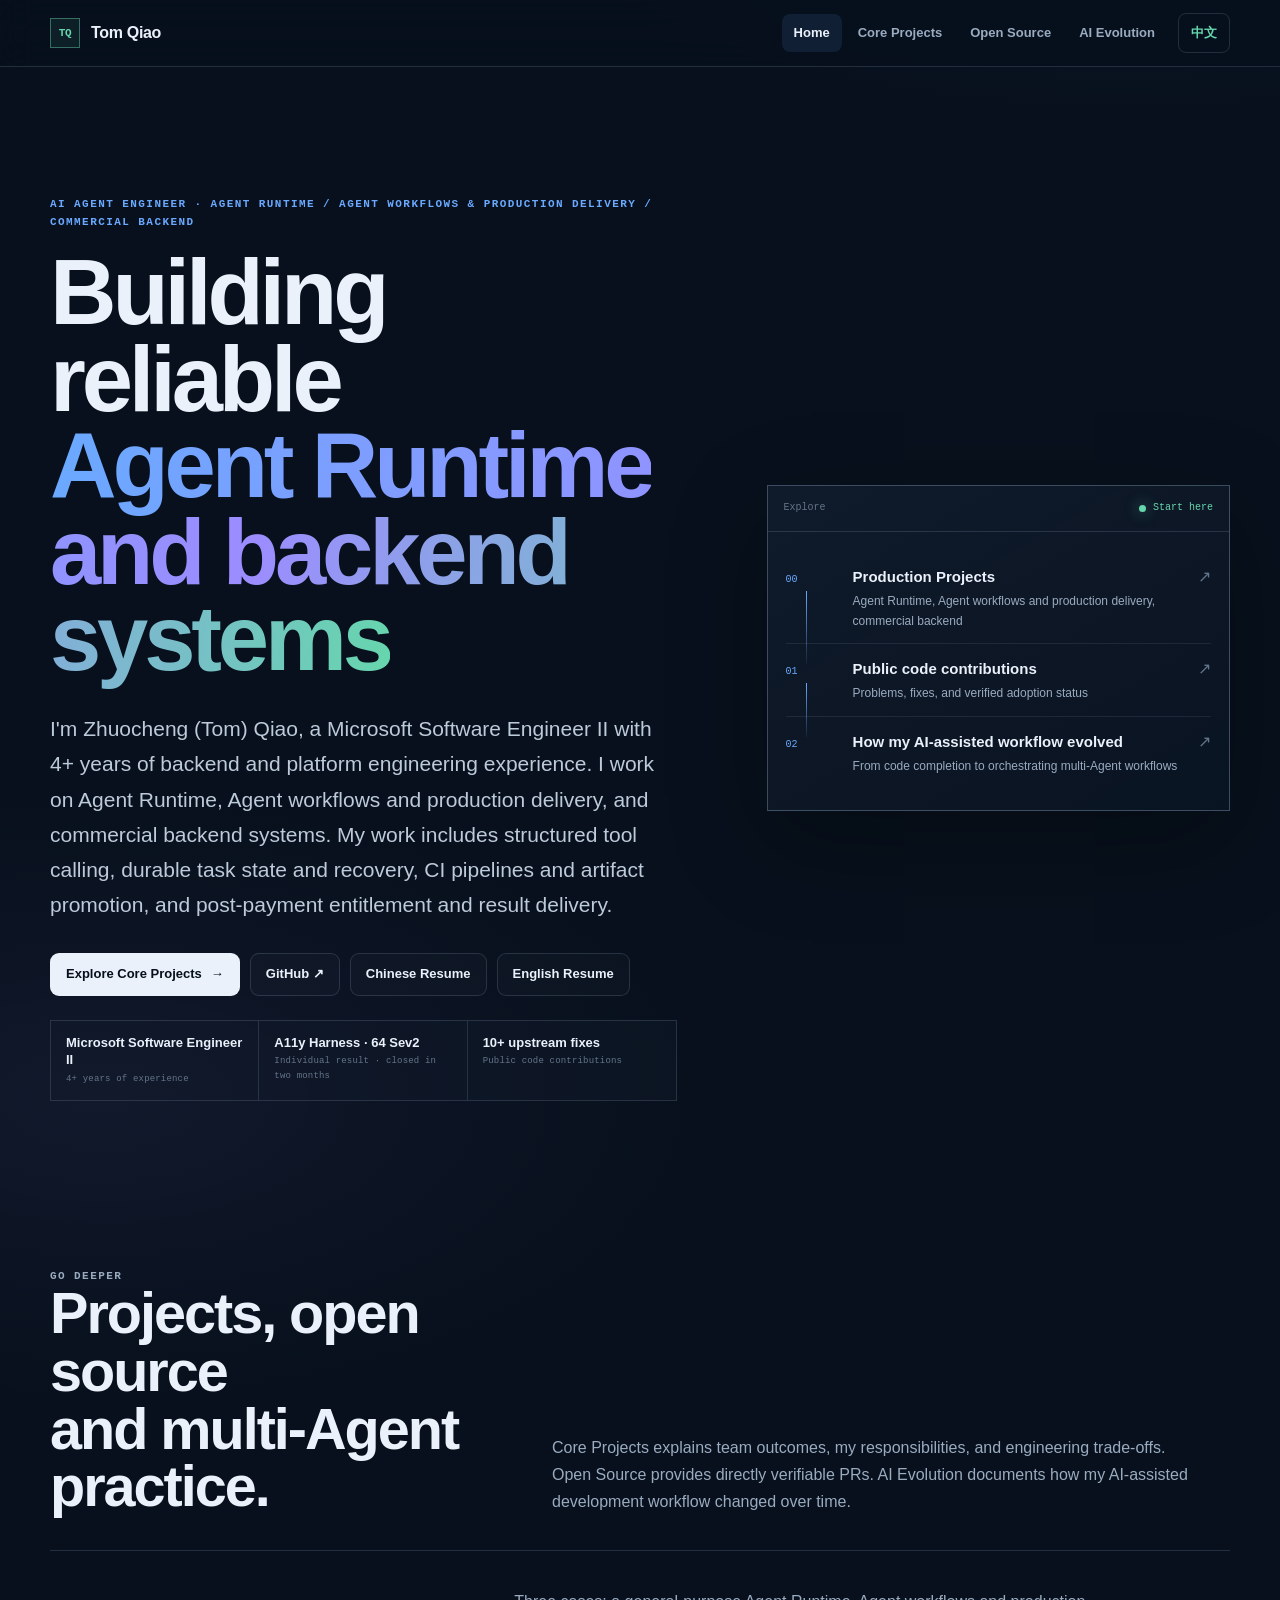
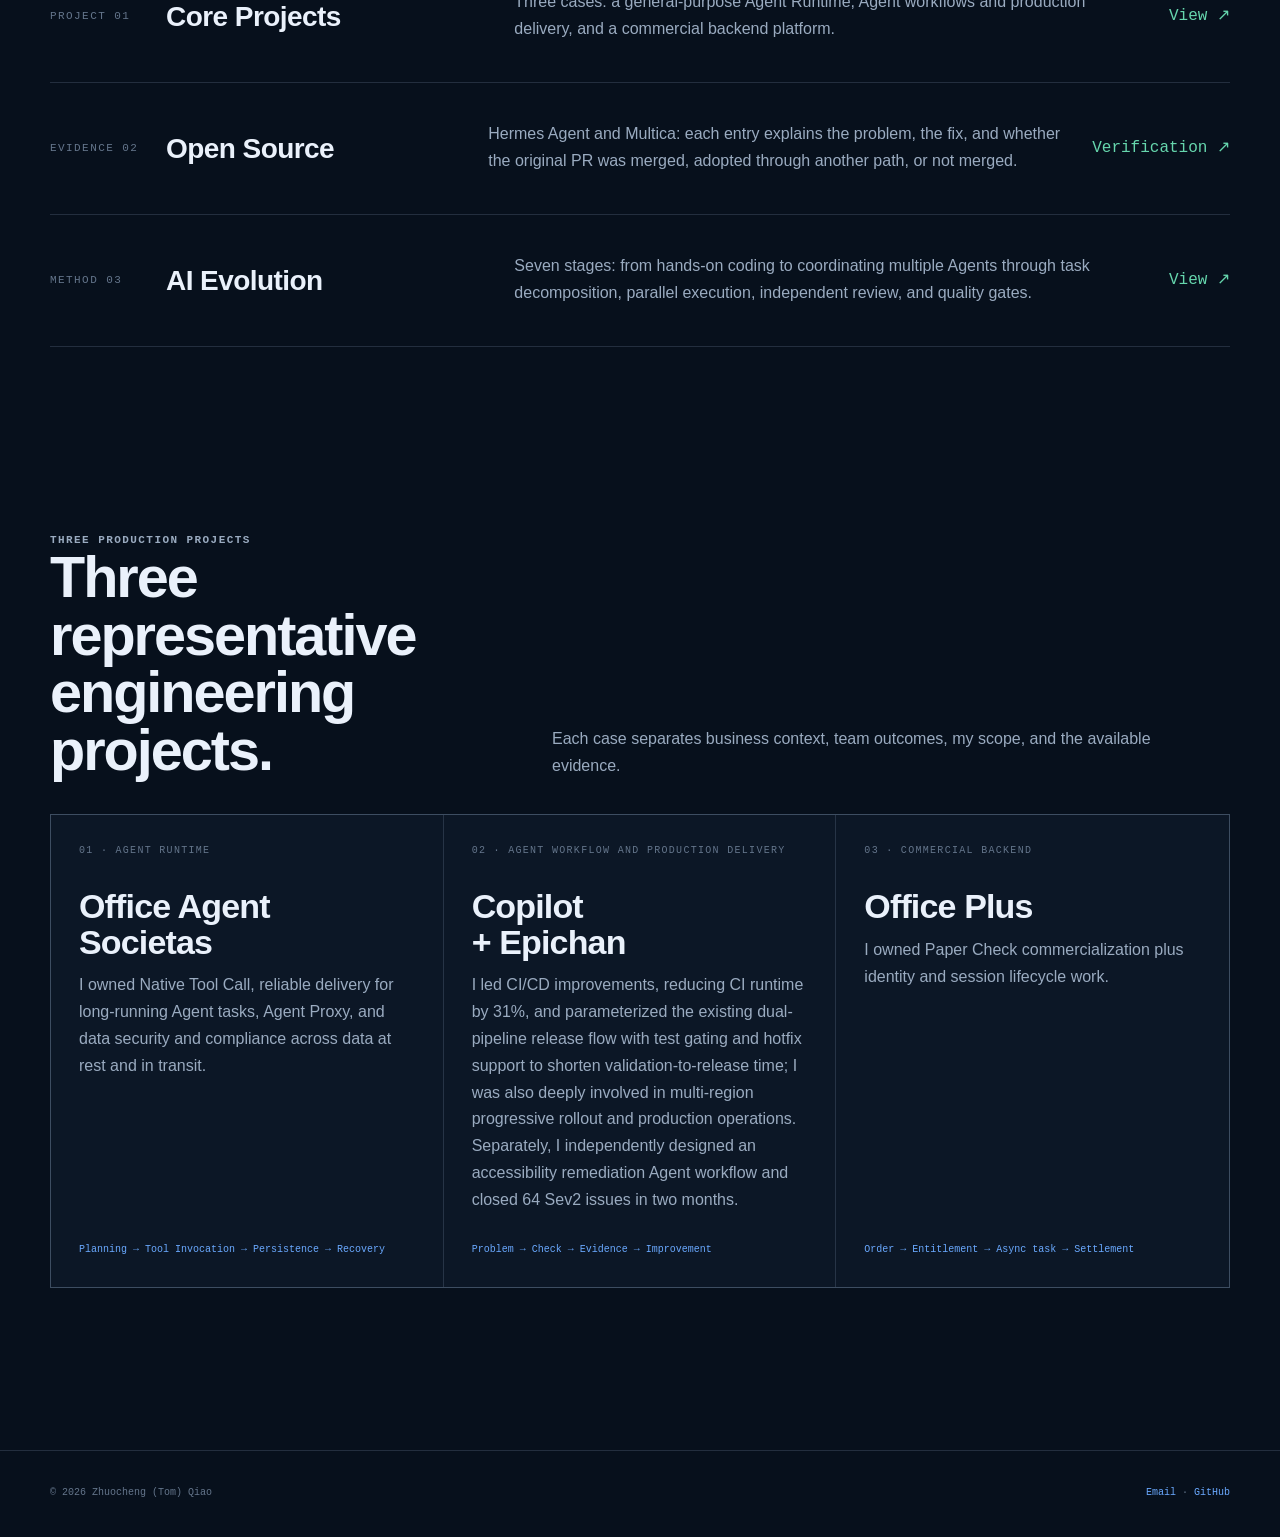
==== en/index.html @ fa4fbcbe "Refine CI/CD optimization and reliability narrative" ====
<!doctype html>
<html lang="en">
<head>
  <meta charset="utf-8">
  <meta name="viewport" content="width=device-width, initial-scale=1">
  <meta name="theme-color" content="#07101c">
  <meta name="description" content="Zhuocheng (Tom) Qiao's engineering portfolio: Agent Runtime, Agent workflow and production deliverys, commercial backends, and open source contributions.">
  <title>Zhuocheng (Tom) Qiao — AI Agent Engineer</title>
  <link rel="stylesheet" href="../assets/styles.css">
  <script src="../assets/site.js" defer></script>
</head>
<body>
  <header class="site-header">
    <nav class="site-nav" aria-label="Primary navigation">
      <a class="brand" href="index.html"><span class="brand-mark">TQ</span><span>Tom Qiao</span></a>
      <button class="menu-button" type="button" aria-label="Open navigation" aria-expanded="false" aria-controls="site-navigation">☰</button>
      <div class="nav-links" id="site-navigation">
        <a href="index.html">Home</a>
        <a href="projects.html">Core Projects</a>
        <a href="opensource.html">Open Source</a>
        <a href="evolution.html">AI Evolution</a>
      </div>
    </nav>
  </header>

  <main class="page-shell">
    <section class="home-hero">
      <div class="home-copy">
        <p class="eyebrow">AI Agent Engineer · Agent Runtime / Agent Workflows &amp; Production Delivery / Commercial Backend</p>
        <h1 class="display-title">Building reliable <br><span class="signal">Agent Runtime and backend systems</span>
</h1>
        <p class="home-lead">I'm Zhuocheng (Tom) Qiao, a Microsoft Software Engineer II with 4+ years of backend and platform engineering experience. I work on Agent Runtime, Agent workflows and production delivery, and commercial backend systems. My work includes structured tool calling, durable task state and recovery, CI pipelines and artifact promotion, and post-payment entitlement and result delivery.</p>
        <div class="hero-actions">
          <a class="button primary" href="projects.html">Explore Core Projects <span>→</span></a>
          <a class="button" href="https://github.com/tomqiaozc" target="_blank" rel="noreferrer">GitHub ↗</a>
          <a class="button" href="../downloads/Zhuocheng-Qiao-Resume-ZH.pdf">Chinese Resume</a>
          <a class="button" href="../downloads/Zhuocheng-Qiao-Resume-EN.pdf">English Resume</a>
        </div>
        <div class="proof-strip" aria-label="Candidate key information">
          <div class="proof-item">
<strong>Microsoft Software Engineer II</strong><span>4+ years of experience</span>
</div>
          <div class="proof-item">
<strong>A11y Harness · 64 Sev2</strong><span>Individual result · closed in two months</span>
</div>
          <div class="proof-item">
<strong>10+ upstream fixes</strong><span>Public code contributions</span>
</div>
        </div>
      </div>

      <aside class="trace-console" aria-label="Portfolio Reading Path">
        <div class="trace-head">
<span>Explore</span><span class="trace-status">Start here</span>
</div>
        <div class="trace-body">
          <a class="trace-step" href="projects.html">
            <span class="trace-no">00</span>
            <span><strong>Production Projects</strong>Agent Runtime, Agent workflows and production delivery, commercial backend</span>
            <span class="trace-arrow">↗</span>
          </a>
          <a class="trace-step" href="opensource.html">
            <span class="trace-no">01</span>
            <span><strong>Public code contributions</strong>Problems, fixes, and verified adoption status</span>
            <span class="trace-arrow">↗</span>
          </a>
          <a class="trace-step" href="evolution.html">
            <span class="trace-no">02</span>
            <span><strong>How my AI-assisted workflow evolved</strong>From code completion to orchestrating multi-Agent workflows</span>
            <span class="trace-arrow">↗</span>
          </a>
        </div>
      </aside>
    </section>

    <section class="home-section" aria-labelledby="evidence-title">
      <div class="section-heading">
        <div>
<p class="eyebrow">Go deeper</p>
<h2 id="evidence-title">Projects, open source <br>and multi-Agent practice.</h2>
</div>
        <p>Core Projects explains team outcomes, my responsibilities, and engineering trade-offs. Open Source provides directly verifiable PRs. AI Evolution documents how my AI-assisted development workflow changed over time.</p>
      </div>
      <div class="route-list">
        <a class="route-row" href="projects.html">
          <span class="route-index">Project 01</span>
          <h3>Core Projects</h3>
          <p>Three cases: a general-purpose Agent Runtime, Agent workflows and production delivery, and a commercial backend platform.</p>
          <span class="route-go">View ↗</span>
        </a>
        <a class="route-row" href="opensource.html">
          <span class="route-index">Evidence 02</span>
          <h3>Open Source</h3>
          <p>Hermes Agent and Multica: each entry explains the problem, the fix, and whether the original PR was merged, adopted through another path, or not merged.</p>
          <span class="route-go">Verification ↗</span>
        </a>
        <a class="route-row" href="evolution.html">
          <span class="route-index">Method 03</span>
          <h3>AI Evolution</h3>
          <p>Seven stages: from hands-on coding to coordinating multiple Agents through task decomposition, parallel execution, independent review, and quality gates.</p>
          <span class="route-go">View ↗</span>
        </a>
      </div>
    </section>

    <section class="home-section" aria-labelledby="systems-title">
      <div class="section-heading">
        <div>
<p class="eyebrow">Three Production Projects</p>
<h2 id="systems-title">Three representative <br>engineering projects.</h2>
</div>
        <p>Each case separates business context, team outcomes, my scope, and the available evidence.</p>
      </div>
      <div class="system-map">
        <a class="system-entry" href="societas.html">
          <span class="system-kicker">01 · Agent Runtime</span>
          <h3>Office Agent<br>Societas</h3>
          <p>I owned Native Tool Call, reliable delivery for long-running Agent tasks, Agent Proxy, and data security and compliance across data at rest and in transit.</p>
          <span class="system-flow">Planning → Tool Invocation → Persistence → Recovery</span>
        </a>
        <a class="system-entry" href="copilot-epichan.html">
          <span class="system-kicker">02 · Agent workflow and production delivery</span>
          <h3>Copilot<br>+ Epichan</h3>
          <p>I led CI/CD improvements, reducing CI runtime by 31%, and parameterized the existing dual-pipeline release flow with test gating and hotfix support to shorten validation-to-release time; I was also deeply involved in multi-region progressive rollout and production operations. Separately, I independently designed an accessibility remediation Agent workflow and closed 64 Sev2 issues in two months.</p>
          <span class="system-flow">Problem → Check → Evidence → Improvement</span>
        </a>
        <a class="system-entry" href="office-plus.html">
          <span class="system-kicker">03 · Commercial backend</span>
          <h3>Office Plus</h3>
          <p>I owned Paper Check commercialization plus identity and session lifecycle work.</p>
          <span class="system-flow">Order → Entitlement → Async task → Settlement</span>
        </a>
      </div>
    </section>
  </main>

  <footer class="site-footer">
    <div class="site-footer-inner">
<span>© 2026 Zhuocheng (Tom) Qiao</span><span><a href="mailto:18017822420@163.com">Email</a> · <a href="https://github.com/tomqiaozc">GitHub</a></span>
</div>
  </footer>
</body>
</html>
---- assets/styles.css ----
:root {
  color-scheme: dark;
  --ink: #07101c;
  --ink-2: #0a1524;
  --panel: #101b2b;
  --panel-2: #142238;
  --line: rgba(177, 202, 232, 0.16);
  --line-strong: rgba(177, 202, 232, 0.3);
  --text: #eaf1fb;
  --muted: #9aabc0;
  --faint: #64758b;
  --blue: #6aa9ff;
  --violet: #9c8cff;
  --mint: #66d6ad;
  --amber: #efb861;
  --danger: #f08f95;
  --max: 1180px;
  --display: "Avenir Next Condensed", "Bahnschrift Condensed", "Arial Narrow", "PingFang SC", sans-serif;
  --body: "Avenir Next", Inter, ui-sans-serif, -apple-system, BlinkMacSystemFont, "Segoe UI", "PingFang SC", sans-serif;
  --mono: SFMono-Regular, Menlo, Monaco, Consolas, "Liberation Mono", monospace;
  --shadow: 0 30px 90px rgba(0, 0, 0, 0.28);
}

* { box-sizing: border-box; }

html {
  scroll-behavior: smooth;
  background: var(--ink);
}

body {
  margin: 0;
  color: var(--text);
  background:
    radial-gradient(70rem 35rem at 88% -8%, rgba(106, 169, 255, 0.13), transparent 65%),
    radial-gradient(55rem 28rem at 8% 35%, rgba(156, 140, 255, 0.07), transparent 68%),
    var(--ink);
  font-family: var(--body);
  line-height: 1.68;
  -webkit-font-smoothing: antialiased;
}

body::before {
  content: "";
  position: fixed;
  inset: 0;
  z-index: -1;
  pointer-events: none;
  opacity: 0.14;
  background-image:
    linear-gradient(rgba(177, 202, 232, 0.09) 1px, transparent 1px),
    linear-gradient(90deg, rgba(177, 202, 232, 0.09) 1px, transparent 1px);
  background-size: 72px 72px;
  mask-image: linear-gradient(to bottom, black 0, transparent 82%);
}

a { color: inherit; }
img { max-width: 100%; }
button, a { -webkit-tap-highlight-color: transparent; }

:focus-visible {
  outline: 2px solid var(--mint);
  outline-offset: 4px;
}

.site-header {
  position: sticky;
  top: 0;
  z-index: 100;
  border-bottom: 1px solid var(--line);
  background: rgba(7, 16, 28, 0.84);
  backdrop-filter: blur(18px);
}

.site-nav {
  width: min(var(--max), calc(100% - 40px));
  height: 66px;
  margin: 0 auto;
  display: flex;
  align-items: center;
  justify-content: space-between;
  gap: 24px;
}

.brand {
  display: inline-flex;
  align-items: center;
  gap: 11px;
  color: var(--text);
  text-decoration: none;
  font-weight: 760;
  letter-spacing: -0.02em;
}

.brand-mark {
  width: 30px;
  height: 30px;
  display: grid;
  place-items: center;
  border: 1px solid rgba(102, 214, 173, 0.44);
  color: var(--mint);
  background: rgba(102, 214, 173, 0.08);
  font-family: var(--mono);
  font-size: 11px;
  font-weight: 800;
}

.nav-links {
  display: flex;
  align-items: center;
  gap: 4px;
}

.nav-links a {
  padding: 8px 12px;
  border-radius: 8px;
  color: var(--muted);
  text-decoration: none;
  font-size: 13px;
  font-weight: 700;
}

.nav-links a:hover,
.nav-links a[aria-current="page"] {
  color: var(--text);
  background: rgba(106, 169, 255, 0.1);
}

.nav-links .language-switch {
  margin-left: 7px;
  border: 1px solid var(--line);
  color: var(--mint);
}

.menu-button {
  display: none;
  width: 40px;
  height: 40px;
  border: 1px solid var(--line);
  border-radius: 9px;
  color: var(--text);
  background: transparent;
  font-size: 20px;
}

.page-shell,
.site-footer-inner {
  width: min(var(--max), calc(100% - 40px));
  margin: 0 auto;
}

.utility-label,
.eyebrow,
.route-index,
.trace-label,
.system-kicker {
  font-family: var(--mono);
  text-transform: uppercase;
  letter-spacing: 0.13em;
}

.eyebrow {
  margin: 0 0 18px;
  color: var(--blue);
  font-size: 11px;
  font-weight: 780;
}

.display-title {
  margin: 0;
  font-family: var(--display);
  font-size: clamp(50px, 7.2vw, 96px);
  font-stretch: condensed;
  line-height: 0.94;
  letter-spacing: -0.045em;
}

.display-title .signal {
  color: transparent;
  background: linear-gradient(98deg, var(--blue), var(--violet) 55%, var(--mint));
  background-clip: text;
  -webkit-background-clip: text;
}

.home-hero {
  min-height: calc(100vh - 66px);
  padding: clamp(72px, 10vw, 132px) 0 74px;
  display: grid;
  align-content: center;
  grid-template-columns: minmax(0, 1.15fr) minmax(340px, 0.85fr);
  gap: clamp(50px, 7vw, 96px);
}

.home-copy { align-self: center; }

.home-lead {
  max-width: 730px;
  margin: 28px 0 0;
  color: #bdcada;
  font-size: clamp(17px, 1.65vw, 21px);
}

.hero-actions {
  display: flex;
  flex-wrap: wrap;
  gap: 10px;
  margin-top: 30px;
}

.proof-strip {
  max-width: 760px;
  margin-top: 24px;
  display: grid;
  grid-template-columns: repeat(3, minmax(0, 1fr));
  border: 1px solid var(--line);
  background: rgba(16, 27, 43, 0.44);
}

.proof-item {
  min-width: 0;
  padding: 13px 15px;
  border-right: 1px solid var(--line);
}

.proof-item:last-child { border-right: 0; }

.proof-item strong,
.proof-item span { display: block; }

.proof-item strong {
  color: var(--text);
  font-size: 13px;
  line-height: 1.35;
}

.proof-item span {
  margin-top: 3px;
  color: var(--faint);
  font-family: var(--mono);
  font-size: 9px;
  letter-spacing: 0.02em;
}

.button {
  min-height: 43px;
  padding: 9px 15px;
  display: inline-flex;
  align-items: center;
  justify-content: center;
  gap: 9px;
  border: 1px solid var(--line);
  border-radius: 9px;
  color: var(--text);
  background: rgba(255, 255, 255, 0.02);
  text-decoration: none;
  font-size: 13px;
  font-weight: 760;
  transition: border-color 160ms ease, background 160ms ease, transform 160ms ease;
}

.button:hover {
  border-color: rgba(106, 169, 255, 0.48);
  background: rgba(106, 169, 255, 0.08);
  transform: translateY(-1px);
}

.button.primary {
  border-color: transparent;
  color: #06101b;
  background: var(--text);
}

.button.primary:hover { background: var(--mint); }

.trace-console {
  align-self: center;
  position: relative;
  overflow: hidden;
  border: 1px solid var(--line-strong);
  background: linear-gradient(150deg, rgba(16, 27, 43, 0.94), rgba(9, 20, 34, 0.9));
  box-shadow: var(--shadow);
}

.trace-console::after {
  content: "";
  position: absolute;
  inset: 0;
  pointer-events: none;
  background: linear-gradient(105deg, transparent 44%, rgba(106, 169, 255, 0.08), transparent 58%);
  transform: translateX(-100%);
  animation: trace-scan 6s ease-in-out infinite;
}

.trace-head {
  padding: 14px 16px;
  display: flex;
  align-items: center;
  justify-content: space-between;
  gap: 16px;
  border-bottom: 1px solid var(--line);
  color: var(--faint);
  font-family: var(--mono);
  font-size: 10px;
}

.trace-status {
  display: inline-flex;
  align-items: center;
  gap: 7px;
  color: var(--mint);
}

.trace-status::before {
  content: "";
  width: 7px;
  height: 7px;
  border-radius: 50%;
  background: var(--mint);
  box-shadow: 0 0 14px rgba(102, 214, 173, 0.65);
}

.trace-body { padding: 20px 18px 22px; }

.trace-step {
  position: relative;
  display: grid;
  grid-template-columns: 54px 1fr auto;
  gap: 13px;
  align-items: baseline;
  min-height: 60px;
  padding: 12px 0;
  border-bottom: 1px solid rgba(177, 202, 232, 0.1);
  text-decoration: none;
}

.trace-step:last-child { border-bottom: 0; }

.trace-step::before {
  content: "";
  position: absolute;
  left: 20px;
  top: 39px;
  bottom: -21px;
  width: 1px;
  background: linear-gradient(var(--blue), rgba(106, 169, 255, 0.08));
}

.trace-step:last-child::before { display: none; }

.trace-no {
  color: var(--blue);
  font-family: var(--mono);
  font-size: 10px;
}

.trace-step strong {
  display: block;
  margin-bottom: 2px;
  color: var(--text);
  font-size: 15px;
}

.trace-step span:not(.trace-no):not(.trace-arrow) {
  color: var(--muted);
  font-size: 12px;
}

.trace-arrow {
  color: var(--faint);
  font-family: var(--mono);
}

.trace-step:hover .trace-arrow { color: var(--mint); }

.home-section { padding: 92px 0; }

.section-heading {
  display: grid;
  grid-template-columns: 0.8fr 1.2fr;
  gap: 50px;
  align-items: end;
  margin-bottom: 34px;
}

.section-heading h2 {
  margin: 0;
  font-family: var(--display);
  font-size: clamp(34px, 4.5vw, 58px);
  line-height: 1;
  letter-spacing: -0.035em;
}

.section-heading p {
  max-width: 650px;
  margin: 0;
  color: var(--muted);
}

.route-list { border-top: 1px solid var(--line); }

.route-row {
  display: grid;
  grid-template-columns: 92px minmax(190px, 0.72fr) 1.4fr auto;
  gap: 24px;
  align-items: center;
  min-height: 132px;
  padding: 24px 0;
  border-bottom: 1px solid var(--line);
  text-decoration: none;
  transition: padding 160ms ease, border-color 160ms ease;
}

.route-row:hover {
  padding-left: 12px;
  border-color: rgba(102, 214, 173, 0.42);
}

.route-index { color: var(--faint); font-size: 11px; }

.route-row h3 {
  margin: 0;
  font-family: var(--display);
  font-size: 28px;
  letter-spacing: -0.02em;
}

.route-row p { margin: 0; color: var(--muted); }
.route-row .route-go { color: var(--mint); font-family: var(--mono); }

.system-map {
  display: grid;
  grid-template-columns: repeat(3, 1fr);
  gap: 0;
  border: 1px solid var(--line-strong);
  background: rgba(16, 27, 43, 0.68);
}

.system-entry {
  min-height: 310px;
  padding: 28px;
  display: flex;
  flex-direction: column;
  border-right: 1px solid var(--line);
  text-decoration: none;
  transition: background 180ms ease;
}

.system-entry:last-child { border-right: 0; }
.system-entry:hover { background: rgba(106, 169, 255, 0.07); }

.system-kicker { color: var(--faint); font-size: 10px; }

.system-entry h3 {
  margin: 30px 0 12px;
  font-family: var(--display);
  font-size: 34px;
  line-height: 1.04;
  letter-spacing: -0.025em;
}

.system-entry p { margin: 0; color: var(--muted); }

.system-flow {
  margin-top: auto;
  padding-top: 28px;
  display: flex;
  flex-wrap: wrap;
  gap: 7px;
  color: var(--blue);
  font-family: var(--mono);
  font-size: 10px;
}

.systems-hero {
  padding: 96px 0 56px;
  display: grid;
  grid-template-columns: 1.2fr 0.8fr;
  gap: 70px;
  align-items: end;
}

.systems-hero h1 {
  margin: 0;
  font-family: var(--display);
  font-size: clamp(50px, 5.8vw, 72px);
  line-height: 0.96;
  letter-spacing: -0.045em;
}

.systems-hero p { margin: 0; color: var(--muted); font-size: 17px; }

.system-ledger {
  margin: 20px 0 100px;
  border-top: 1px solid var(--line);
}

.system-ledger-row {
  display: grid;
  grid-template-columns: 80px minmax(220px, 0.8fr) 1.2fr auto;
  gap: 28px;
  align-items: center;
  min-height: 176px;
  padding: 26px 0;
  border-bottom: 1px solid var(--line);
  text-decoration: none;
}

.system-ledger-row .roman {
  color: var(--faint);
  font-family: var(--mono);
  font-size: 11px;
}

.system-ledger-row h2 {
  margin: 0;
  font-family: var(--display);
  font-size: 36px;
  line-height: 1;
}

.system-ledger-row p { margin: 0; color: var(--muted); }

.system-ledger-row .go {
  color: var(--mint);
  font-family: var(--mono);
  font-size: 11px;
}

.project-matrix {
  margin: 20px 0 100px;
  border-top: 1px solid var(--line-strong);
}

.project-matrix-head,
.project-matrix-row {
  display: grid;
  grid-template-columns: minmax(155px, 0.82fr) minmax(260px, 1.55fr) minmax(115px, 0.65fr) minmax(132px, 0.72fr) 86px;
  gap: 22px;
}

.project-matrix-head {
  padding: 13px 0;
  color: var(--faint);
  border-bottom: 1px solid var(--line);
  font-family: var(--mono);
  font-size: 9px;
  letter-spacing: 0.09em;
  text-transform: uppercase;
}

.project-matrix-row {
  align-items: start;
  padding: 32px 0;
  border-bottom: 1px solid var(--line);
}

.project-period,
.project-domain,
.matrix-label {
  display: block;
  font-family: var(--mono);
  text-transform: uppercase;
  letter-spacing: 0.08em;
}

.project-period {
  color: var(--blue);
  font-size: 10px;
}

.project-id h2 {
  margin: 12px 0 10px;
  font-family: var(--display);
  font-size: 32px;
  line-height: 1;
  letter-spacing: -0.025em;
}

.project-domain {
  color: var(--faint);
  font-size: 9px;
}

.project-boundary p,
.project-evidence p {
  margin: 0;
  color: var(--muted);
  font-size: 13px;
}

.project-boundary p + p { margin-top: 17px; }

.matrix-label {
  margin-bottom: 5px;
  color: var(--faint);
  font-size: 9px;
}

.matrix-label.ownership { color: var(--mint); }

.project-outcome strong,
.project-outcome > span:last-child { display: block; }

.project-outcome strong {
  color: var(--text);
  font-family: var(--display);
  font-size: 25px;
  line-height: 1.08;
}

.project-outcome > span:last-child {
  margin-top: 6px;
  color: var(--muted);
  font-size: 12px;
}

.evidence-badge {
  display: inline-flex;
  padding: 3px 7px;
  border: 1px solid var(--line-strong);
  color: var(--amber);
  font-family: var(--mono);
  font-size: 9px;
  line-height: 1.4;
}

.project-evidence p { margin-top: 9px; font-size: 11px; }

.project-action a {
  color: var(--mint);
  font-family: var(--mono);
  font-size: 10px;
  text-decoration: none;
  white-space: nowrap;
}

.project-action a:hover { color: var(--text); }

.site-footer {
  margin-top: 70px;
  border-top: 1px solid var(--line);
}

.site-footer-inner {
  min-height: 86px;
  display: flex;
  align-items: center;
  justify-content: space-between;
  gap: 20px;
  color: var(--faint);
  font-family: var(--mono);
  font-size: 10px;
}

.site-footer a { color: var(--blue); text-decoration: none; }

@keyframes trace-scan {
  0%, 70%, 100% { transform: translateX(-105%); }
  88% { transform: translateX(105%); }
}

@media (max-width: 920px) {
  .home-hero { grid-template-columns: 1fr; min-height: auto; }
  .trace-console { max-width: 680px; }
  .section-heading, .systems-hero { grid-template-columns: 1fr; gap: 18px; }
  .system-map { grid-template-columns: 1fr; }
  .system-entry { min-height: 230px; border-right: 0; border-bottom: 1px solid var(--line); }
  .system-entry:last-child { border-bottom: 0; }
  .project-matrix-head { display: none; }
  .project-matrix-row {
    grid-template-columns: minmax(0, 0.75fr) minmax(0, 1.25fr);
    padding: 30px 24px;
    border-right: 1px solid var(--line);
    border-left: 1px solid var(--line);
  }
  .project-boundary { grid-column: 2; grid-row: span 2; }
  .project-action { align-self: end; justify-self: end; }
}

@media (max-width: 720px) {
  .site-nav { width: min(100% - 28px, var(--max)); }
  .menu-button { display: grid; place-items: center; }
  .nav-links {
    display: none;
    position: absolute;
    top: 60px;
    left: 14px;
    right: 14px;
    padding: 10px;
    border: 1px solid var(--line-strong);
    background: rgba(7, 16, 28, 0.98);
    box-shadow: var(--shadow);
  }
  .nav-links.open { display: grid; }
  .nav-links a { padding: 12px; }
  .page-shell, .site-footer-inner { width: min(100% - 28px, var(--max)); }
  .home-hero { padding: 58px 0 54px; gap: 44px; }
  .display-title { font-size: clamp(47px, 16vw, 66px); }
  .proof-strip { grid-template-columns: 1fr; }
  .proof-item { padding: 11px 13px; border-right: 0; border-bottom: 1px solid var(--line); }
  .proof-item:last-child { border-bottom: 0; }
  .home-section { padding: 68px 0; }
  .route-row {
    grid-template-columns: 48px 1fr auto;
    gap: 12px;
    min-height: 116px;
  }
  .route-row p { display: none; }
  .route-row h3 { font-size: 24px; }
  .systems-hero { padding-top: 64px; }
  .system-ledger-row {
    grid-template-columns: 44px 1fr auto;
    gap: 12px;
  }
  .system-ledger-row p { display: none; }
  .system-ledger-row h2 { font-size: 28px; }
  .project-matrix-row { grid-template-columns: minmax(0, 1fr); gap: 22px; padding: 26px 20px; }
  .project-boundary { grid-column: auto; grid-row: auto; }
  .project-action { justify-self: start; }
  .site-footer-inner { display: block; padding: 24px 0 32px; }
  .site-footer-inner span { display: block; }
  .site-footer-inner span + span { margin-top: 8px; }
}

@media (max-width: 430px) {
  .trace-step { grid-template-columns: 42px 1fr auto; }
  .trace-body { padding: 15px 14px; }
  .system-entry { padding: 23px; }
}

@media (prefers-reduced-motion: reduce) {
  html { scroll-behavior: auto; }
  *, *::before, *::after { animation-duration: 0.01ms !important; animation-iteration-count: 1 !important; transition-duration: 0.01ms !important; }
}
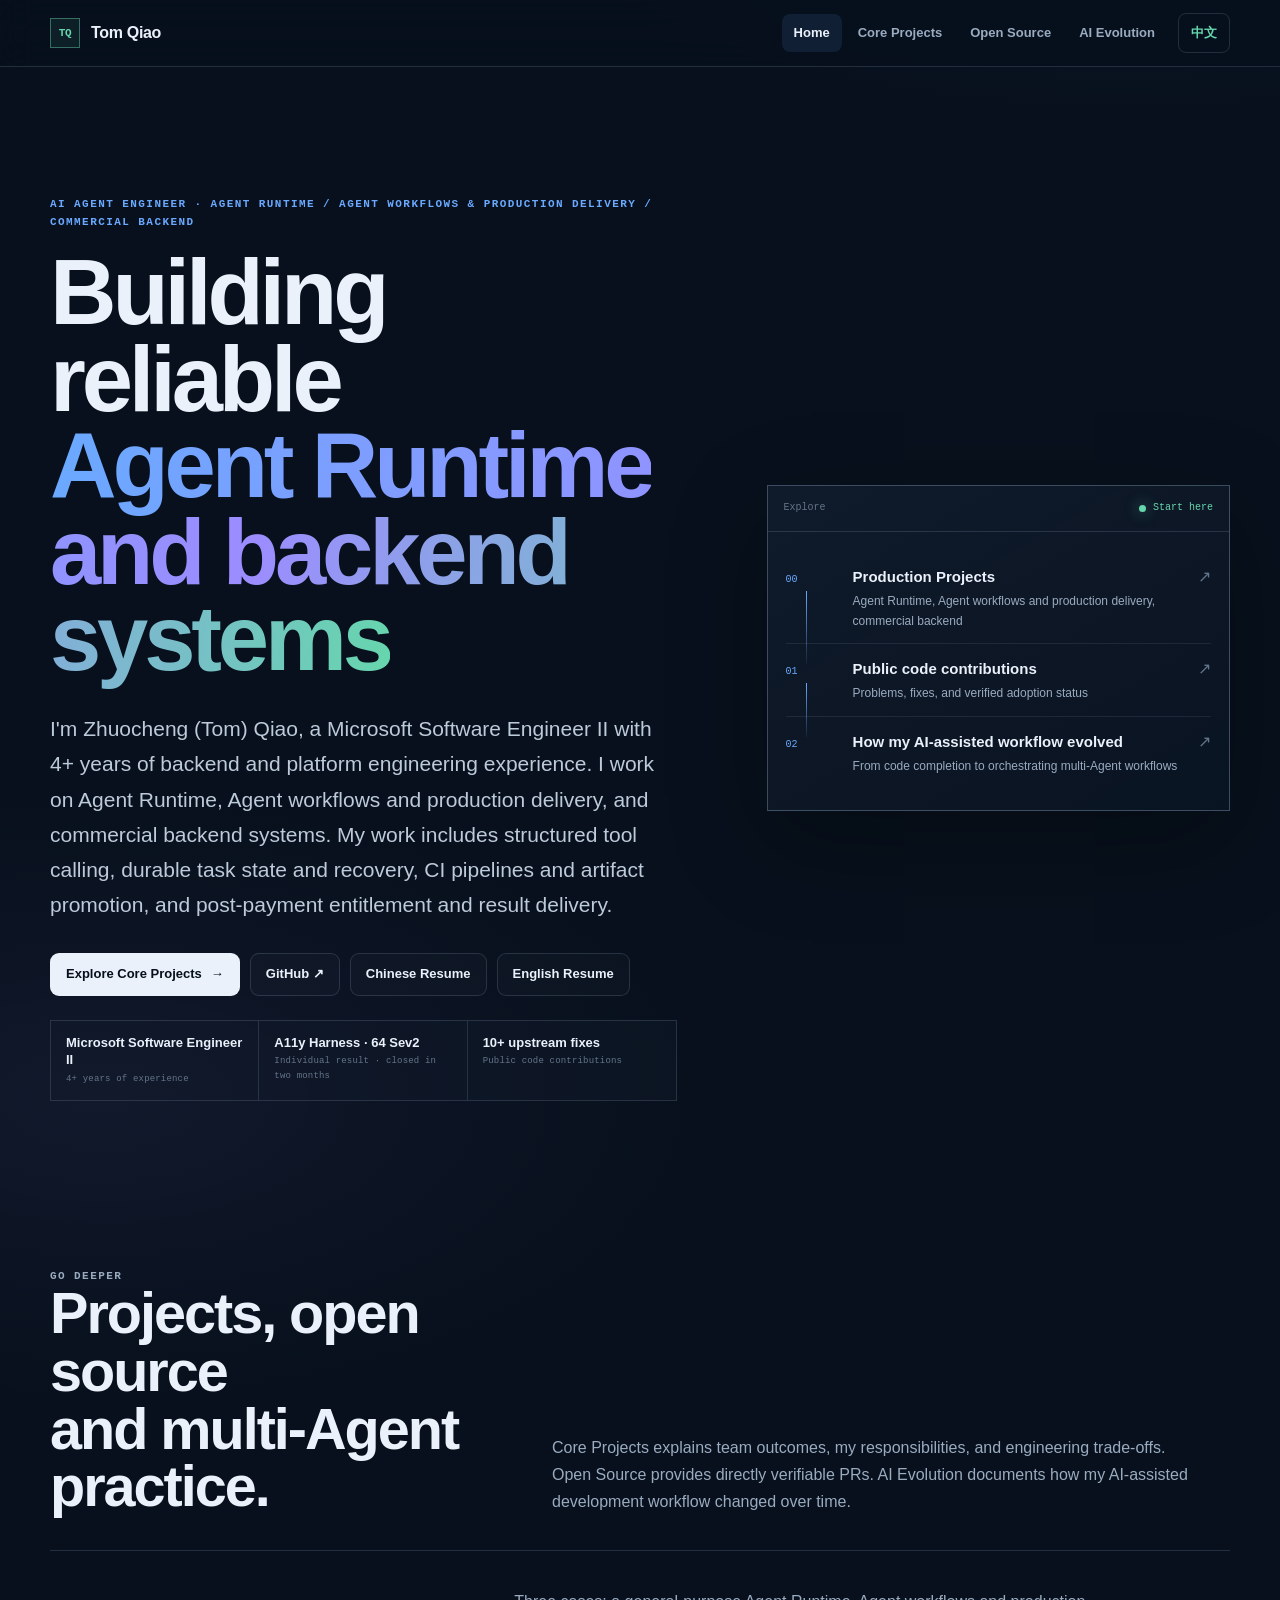
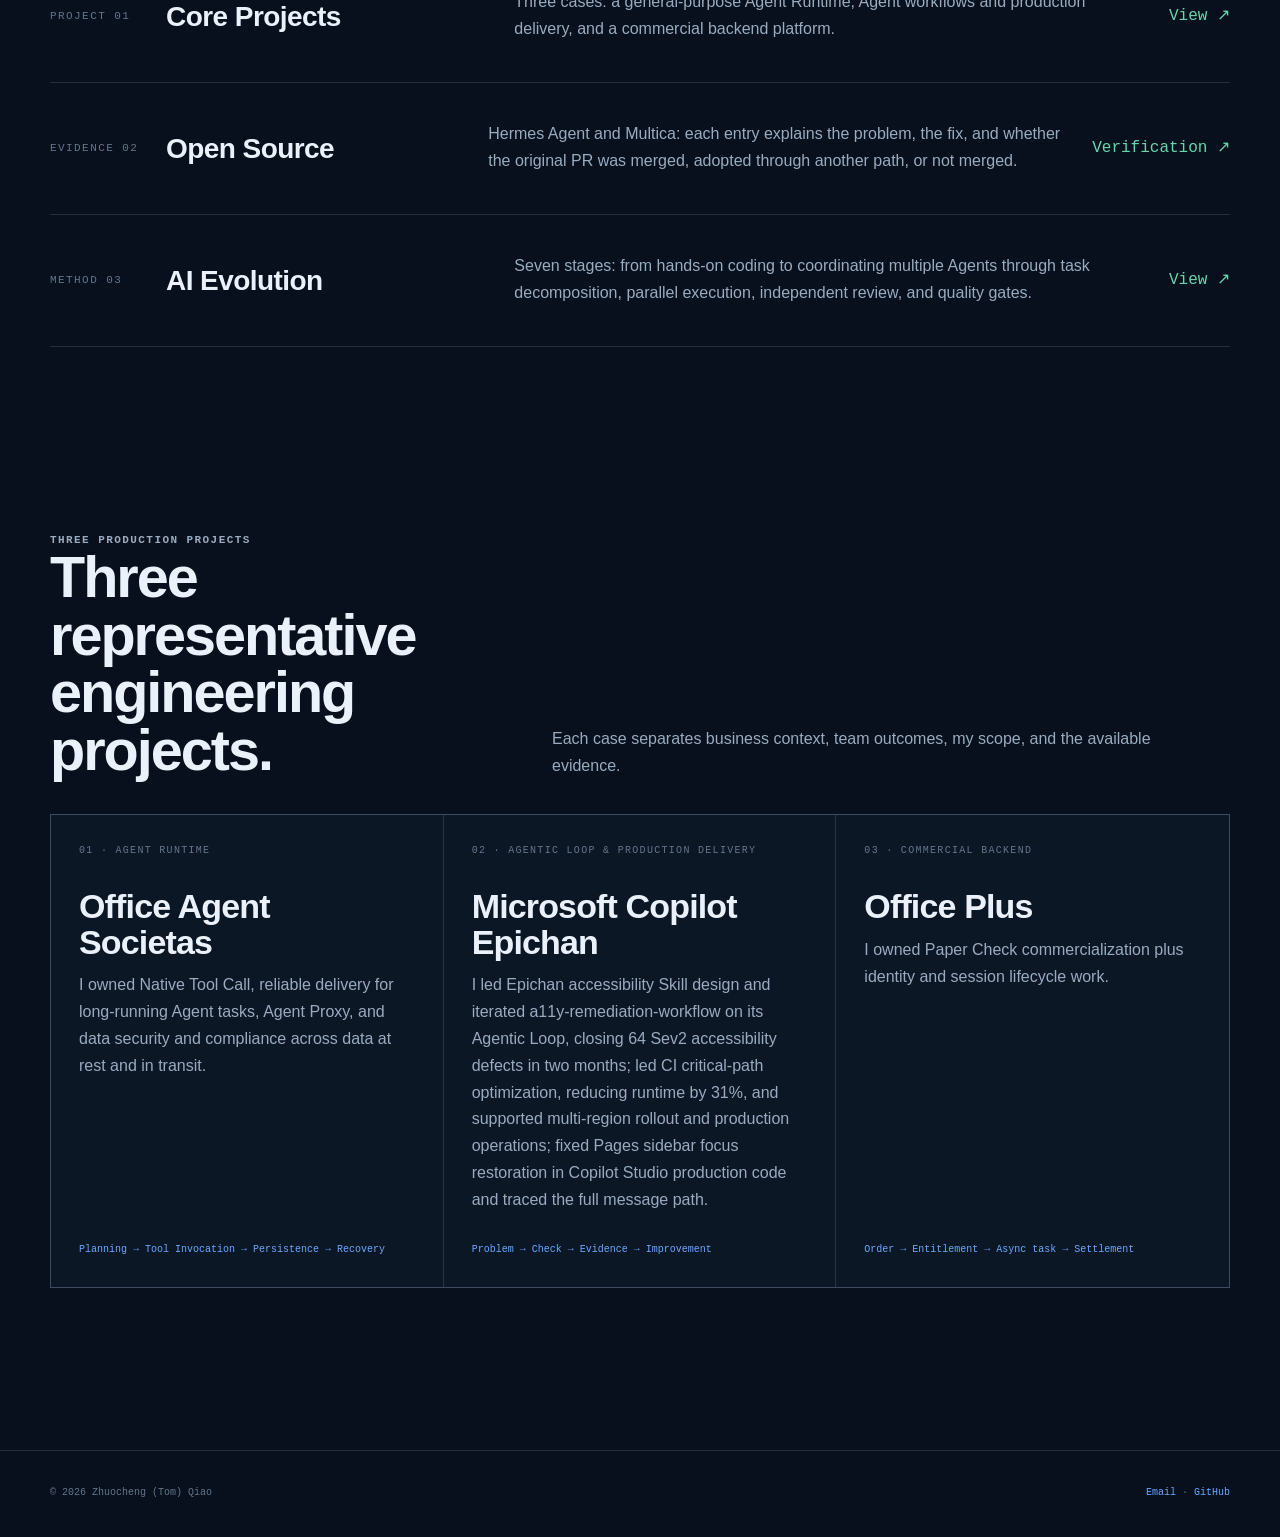
==== commit f48bd31c: "Reorder Copilot resume highlights" ====
--- a/en/index.html
+++ b/en/index.html
@@ -119,9 +119,9 @@
           <span class="system-flow">Planning → Tool Invocation → Persistence → Recovery</span>
         </a>
         <a class="system-entry" href="copilot-epichan.html">
-          <span class="system-kicker">02 · Agent workflow and production delivery</span>
-          <h3>Copilot<br>+ Epichan</h3>
-          <p>I led CI/CD improvements, reducing CI runtime by 31%, and parameterized the existing dual-pipeline release flow with test gating and hotfix support to shorten validation-to-release time; I was also deeply involved in multi-region progressive rollout and production operations. Separately, I independently designed an accessibility remediation Agent workflow and closed 64 Sev2 issues in two months.</p>
+          <span class="system-kicker">02 · Agentic Loop &amp; production delivery</span>
+          <h3>Microsoft Copilot<br>Epichan</h3>
+          <p>I led Epichan accessibility Skill design and iterated a11y-remediation-workflow on its Agentic Loop, closing 64 Sev2 accessibility defects in two months; led CI critical-path optimization, reducing runtime by 31%, and supported multi-region rollout and production operations; fixed Pages sidebar focus restoration in Copilot Studio production code and traced the full message path.</p>
           <span class="system-flow">Problem → Check → Evidence → Improvement</span>
         </a>
         <a class="system-entry" href="office-plus.html">
--- a/assets/styles.css
+++ b/assets/styles.css
@@ -62,6 +62,21 @@
   outline: 2px solid var(--mint);
   outline-offset: 4px;
 }
+
+.skip-link {
+  position: fixed;
+  top: 10px;
+  left: 10px;
+  z-index: 200;
+  padding: 9px 12px;
+  border: 1px solid var(--mint);
+  color: var(--ink);
+  background: var(--mint);
+  text-decoration: none;
+  transform: translateY(-160%);
+}
+
+.skip-link:focus-visible { transform: translateY(0); }
 
 .site-header {
   position: sticky;
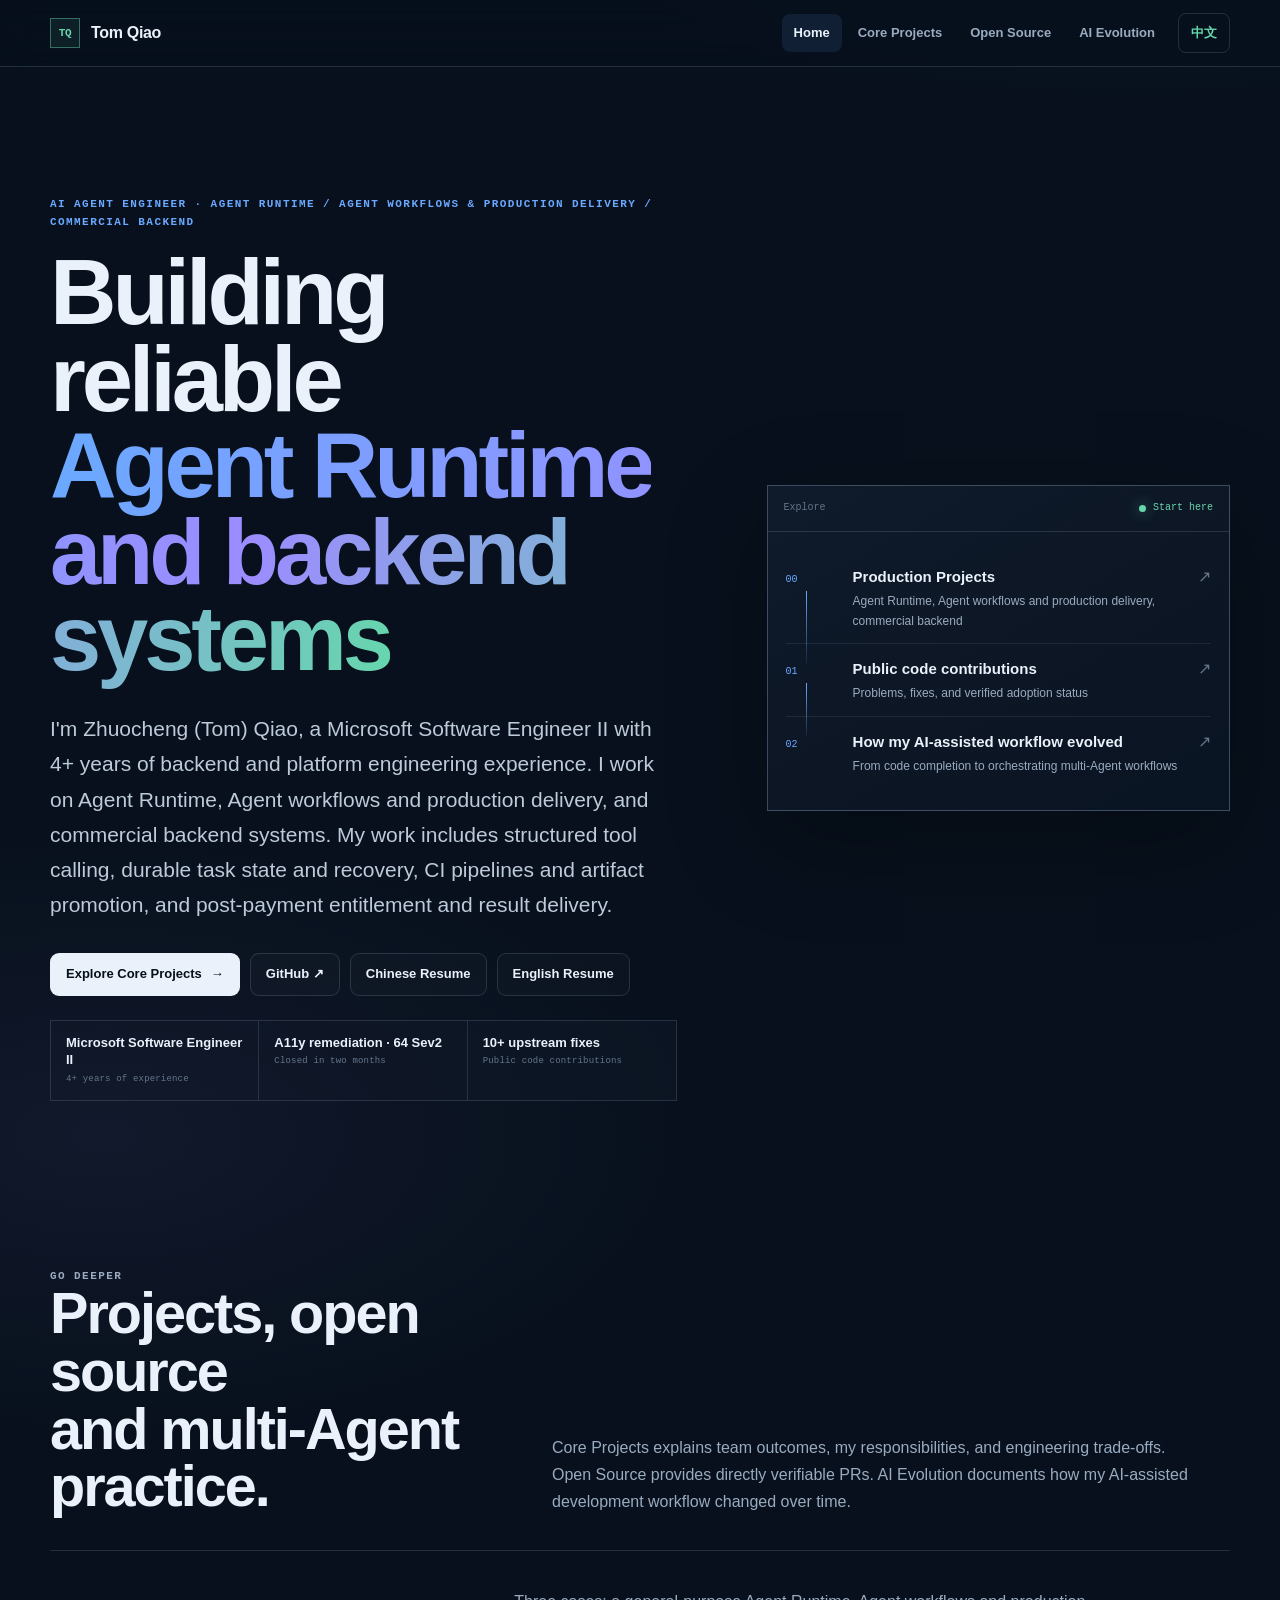
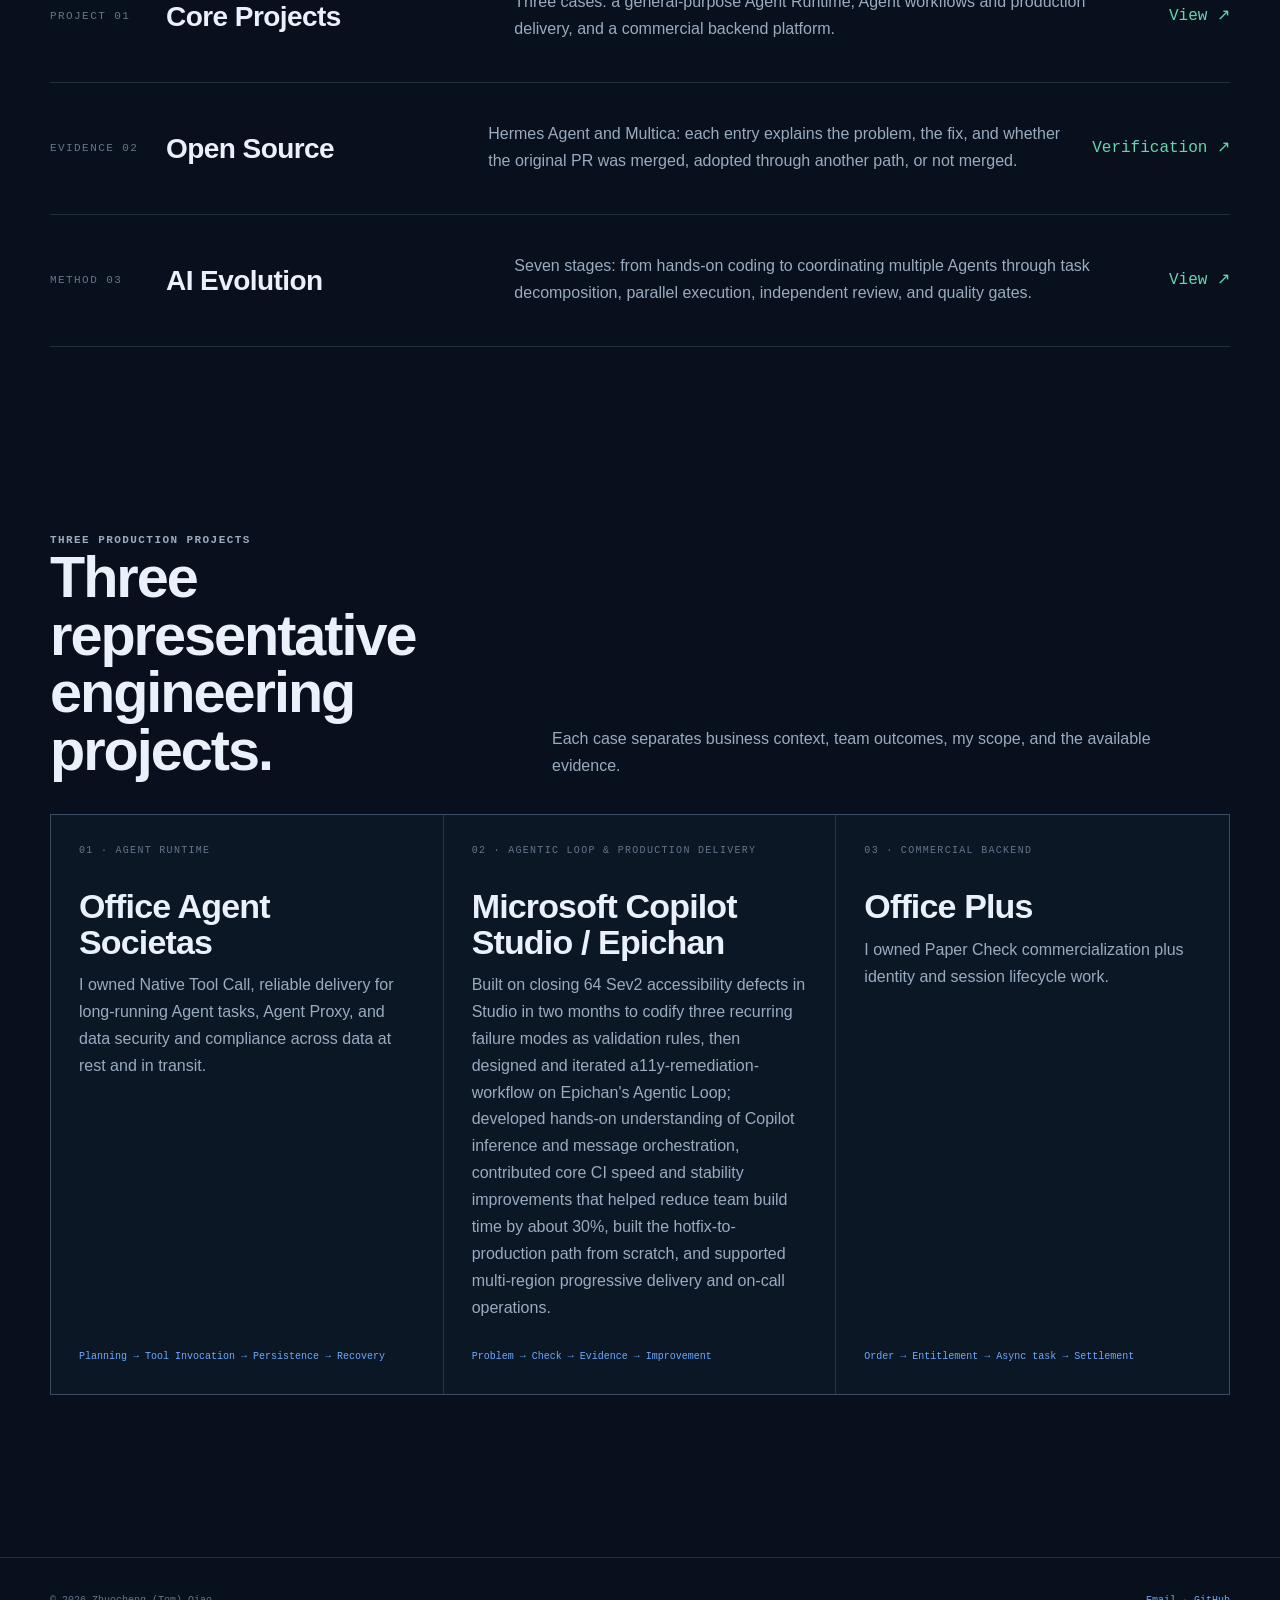
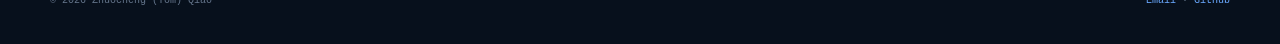
==== commit c917a3f0: "Align resumes and portfolio with graph-based agentic loop" ====
--- a/en/index.html
+++ b/en/index.html
@@ -4,7 +4,7 @@
   <meta charset="utf-8">
   <meta name="viewport" content="width=device-width, initial-scale=1">
   <meta name="theme-color" content="#07101c">
-  <meta name="description" content="Zhuocheng (Tom) Qiao's engineering portfolio: Agent Runtime, Agent workflow and production deliverys, commercial backends, and open source contributions.">
+  <meta name="description" content="Zhuocheng (Tom) Qiao's engineering portfolio: Agent Runtime, Agent workflows and production delivery, commercial backends, and open source contributions.">
   <title>Zhuocheng (Tom) Qiao — AI Agent Engineer</title>
   <link rel="stylesheet" href="../assets/styles.css">
   <script src="../assets/site.js" defer></script>
@@ -41,7 +41,7 @@
 <strong>Microsoft Software Engineer II</strong><span>4+ years of experience</span>
 </div>
           <div class="proof-item">
-<strong>A11y Harness · 64 Sev2</strong><span>Individual result · closed in two months</span>
+<strong>A11y remediation · 64 Sev2</strong><span>Closed in two months</span>
 </div>
           <div class="proof-item">
 <strong>10+ upstream fixes</strong><span>Public code contributions</span>
@@ -120,8 +120,8 @@
         </a>
         <a class="system-entry" href="copilot-epichan.html">
           <span class="system-kicker">02 · Agentic Loop &amp; production delivery</span>
-          <h3>Microsoft Copilot<br>Epichan</h3>
-          <p>I led Epichan accessibility Skill design and iterated a11y-remediation-workflow on its Agentic Loop, closing 64 Sev2 accessibility defects in two months; led CI critical-path optimization, reducing runtime by 31%, and supported multi-region rollout and production operations; fixed Pages sidebar focus restoration in Copilot Studio production code and traced the full message path.</p>
+          <h3>Microsoft Copilot<br>Studio / Epichan</h3>
+          <p>Built on closing 64 Sev2 accessibility defects in Studio in two months to codify three recurring failure modes as validation rules, then designed and iterated a11y-remediation-workflow on Epichan's Agentic Loop; developed hands-on understanding of Copilot inference and message orchestration, contributed core CI speed and stability improvements that helped reduce team build time by about 30%, built the hotfix-to-production path from scratch, and supported multi-region progressive delivery and on-call operations.</p>
           <span class="system-flow">Problem → Check → Evidence → Improvement</span>
         </a>
         <a class="system-entry" href="office-plus.html">
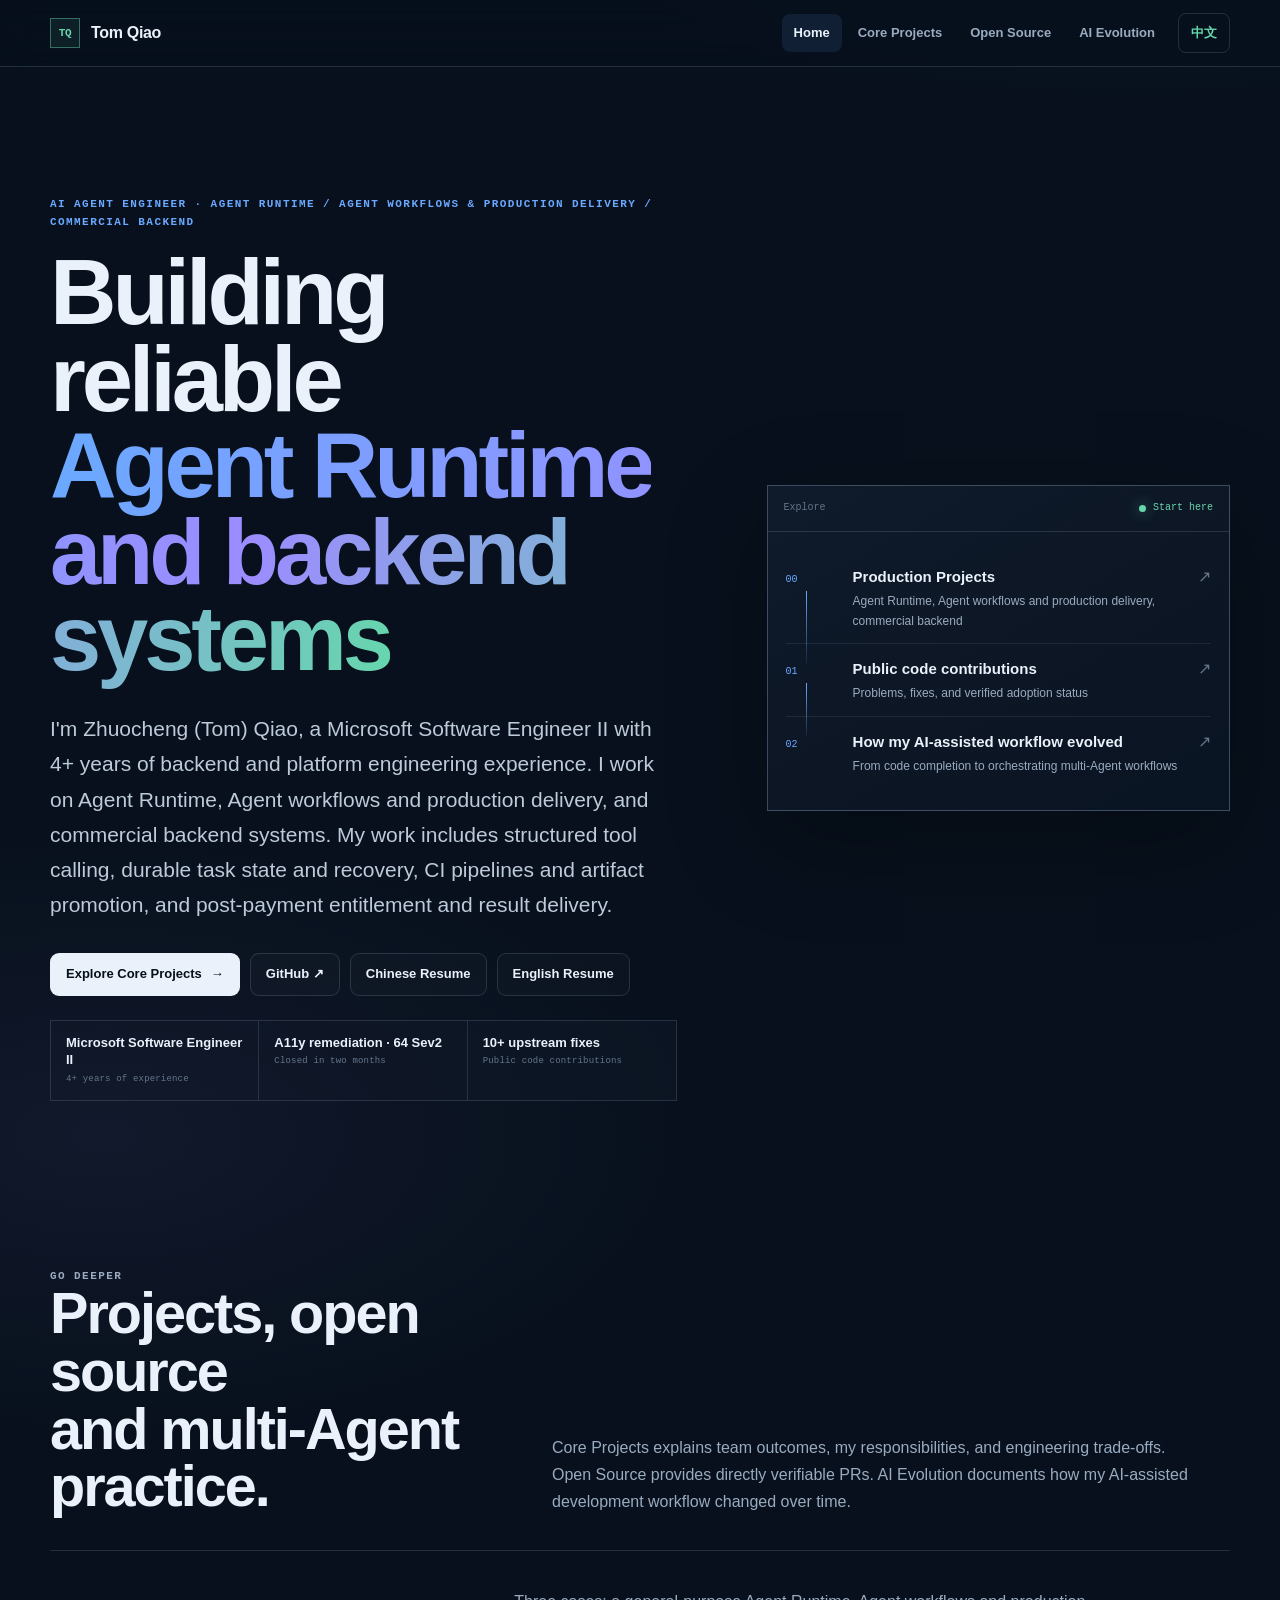
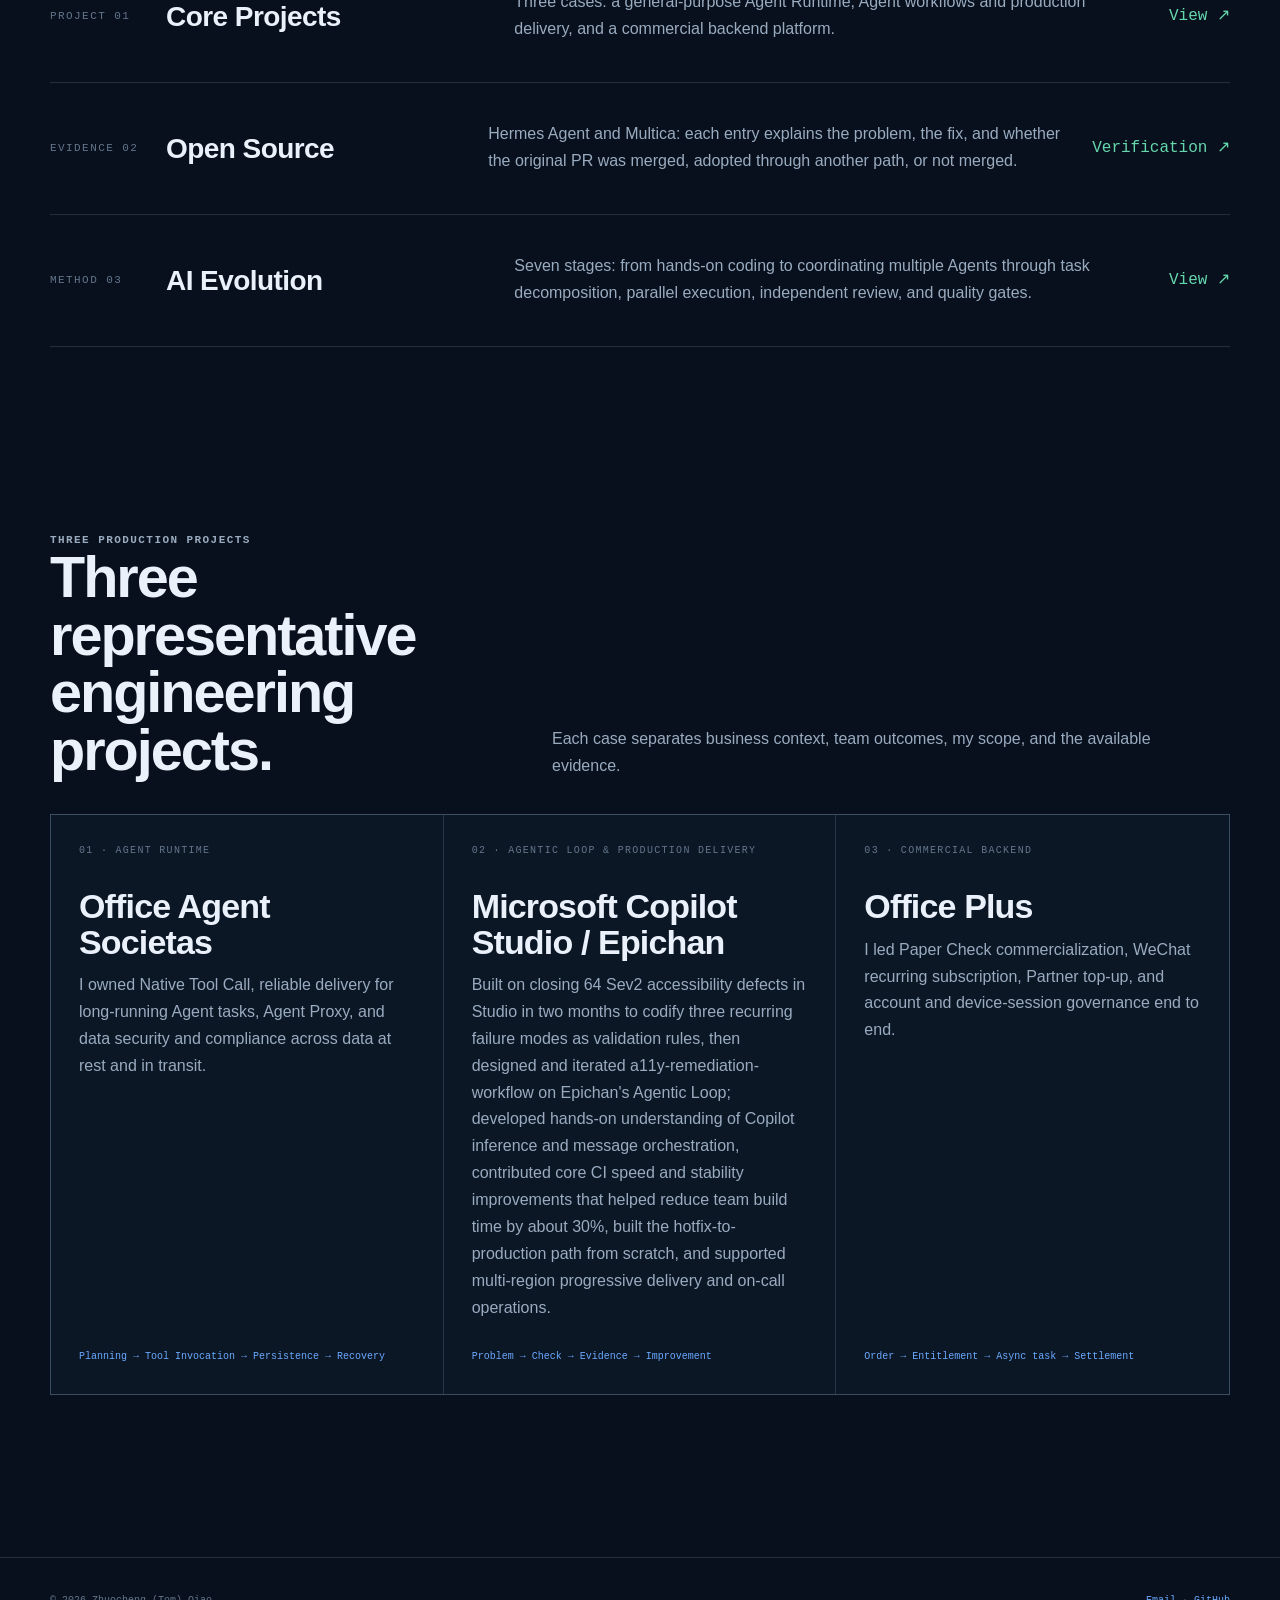
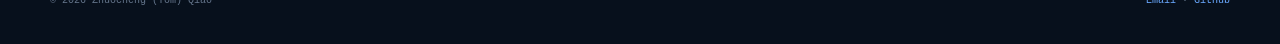
==== commit 5a0da38e: "Align portfolio summaries and resume downloads" ====
--- a/en/index.html
+++ b/en/index.html
@@ -127,7 +127,7 @@
         <a class="system-entry" href="office-plus.html">
           <span class="system-kicker">03 · Commercial backend</span>
           <h3>Office Plus</h3>
-          <p>I owned Paper Check commercialization plus identity and session lifecycle work.</p>
+          <p>I led Paper Check commercialization, WeChat recurring subscription, Partner top-up, and account and device-session governance end to end.</p>
           <span class="system-flow">Order → Entitlement → Async task → Settlement</span>
         </a>
       </div>
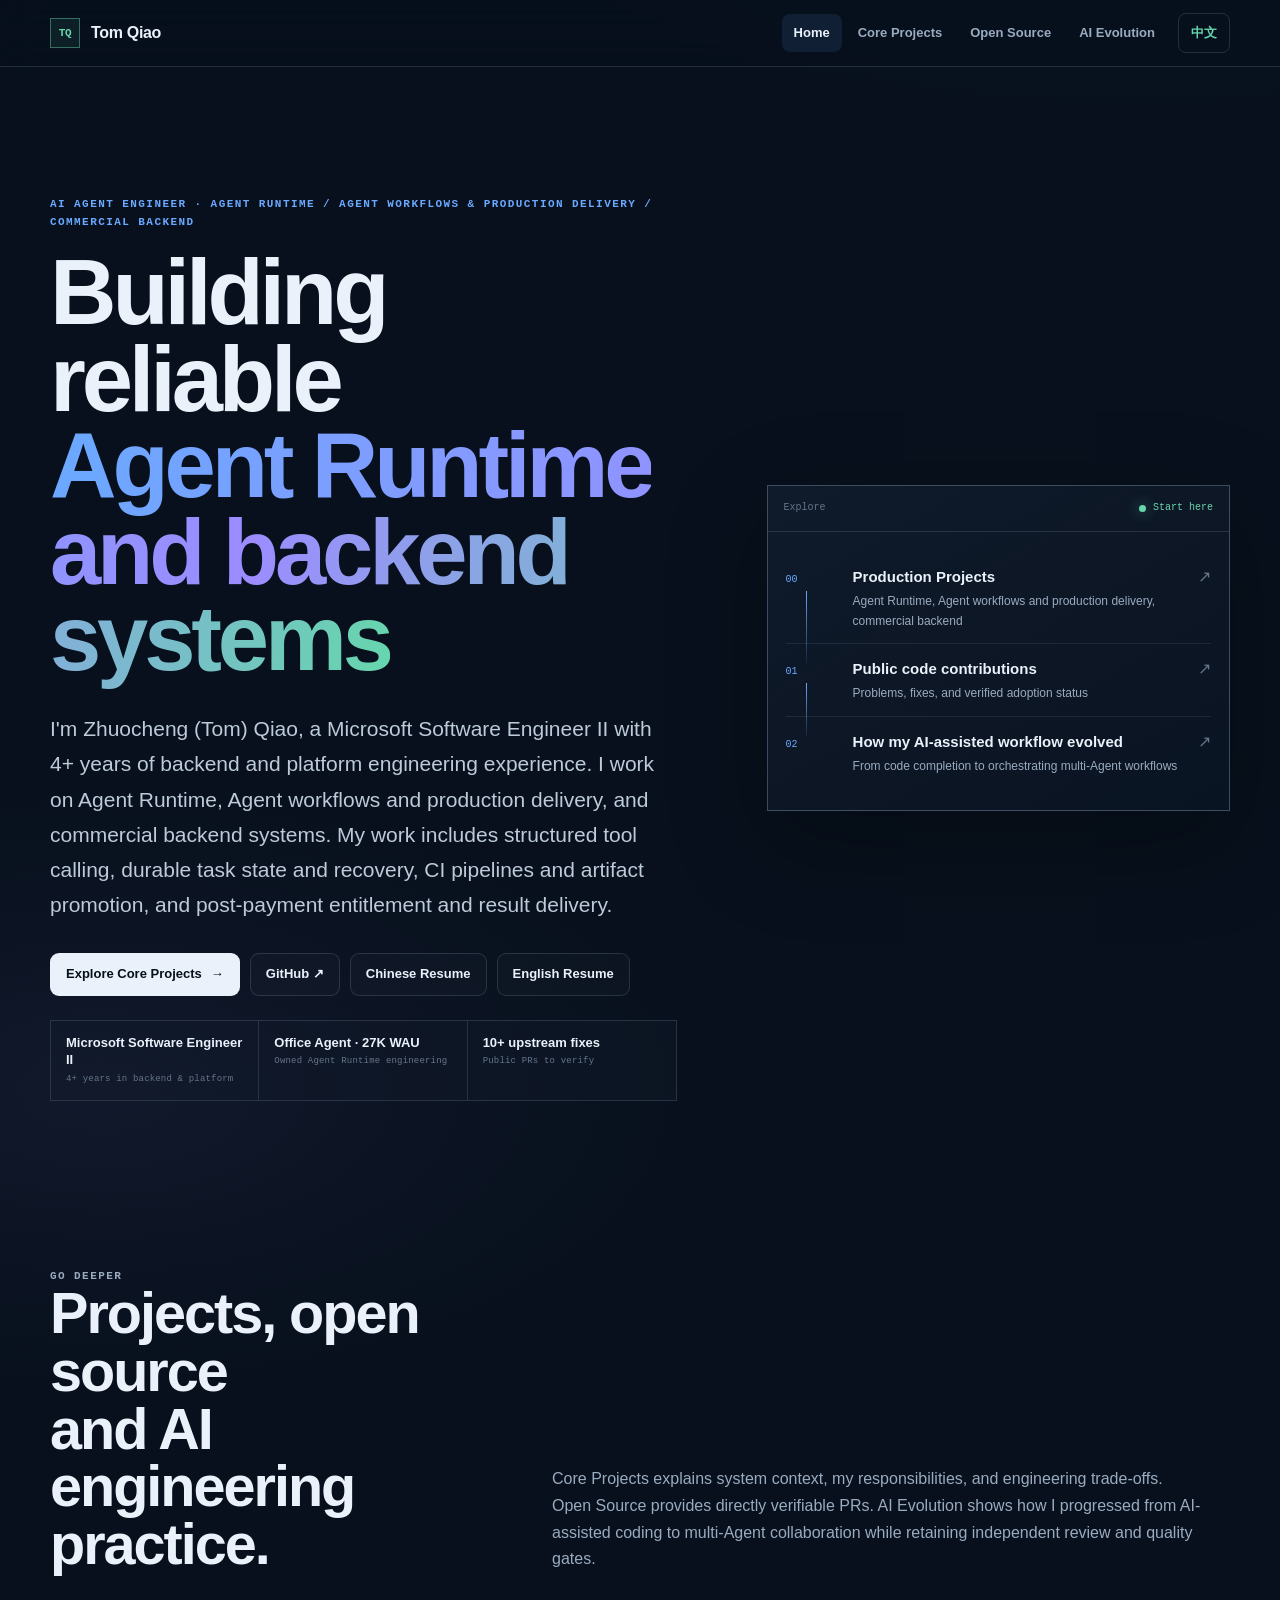
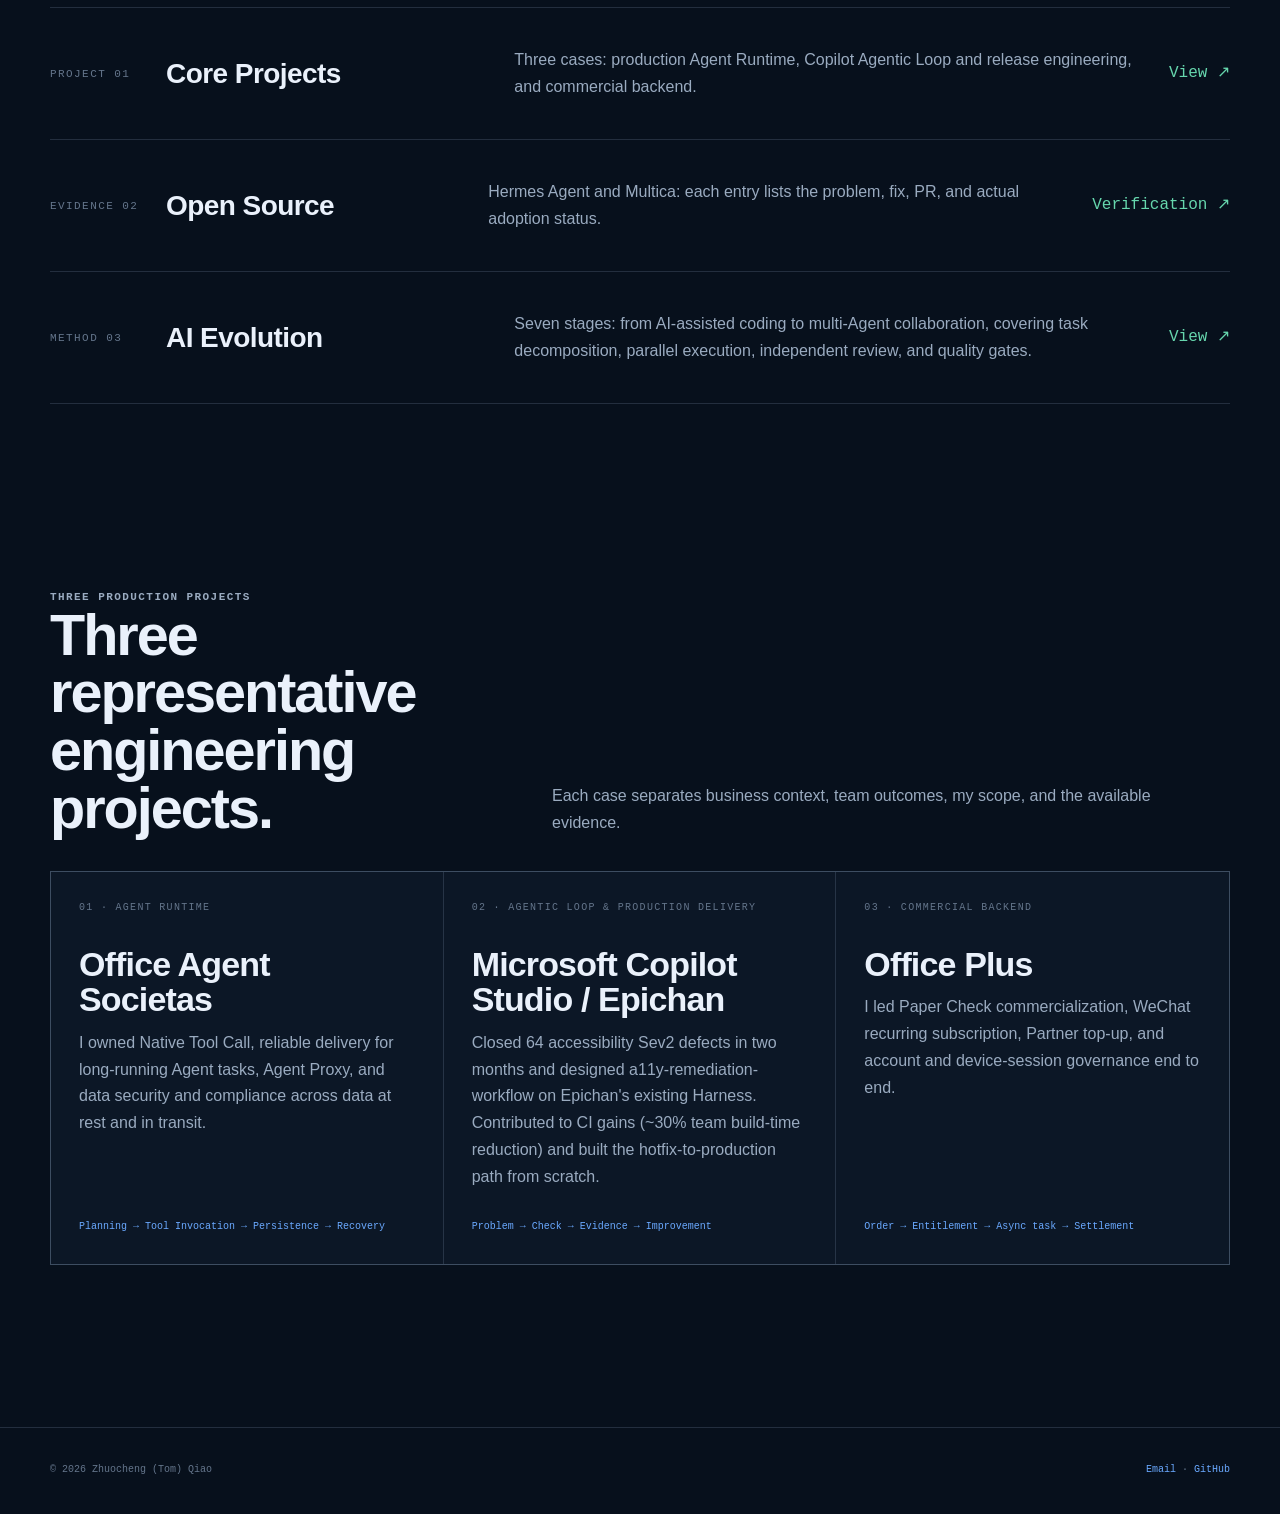
==== commit b0ddd712: "Tighten homepage project evidence" ====
--- a/en/index.html
+++ b/en/index.html
@@ -38,13 +38,13 @@
         </div>
         <div class="proof-strip" aria-label="Candidate key information">
           <div class="proof-item">
-<strong>Microsoft Software Engineer II</strong><span>4+ years of experience</span>
+<strong>Microsoft Software Engineer II</strong><span>4+ years in backend &amp; platform</span>
 </div>
           <div class="proof-item">
-<strong>A11y remediation · 64 Sev2</strong><span>Closed in two months</span>
+<strong>Office Agent · 27K WAU</strong><span>Owned Agent Runtime engineering</span>
 </div>
           <div class="proof-item">
-<strong>10+ upstream fixes</strong><span>Public code contributions</span>
+<strong>10+ upstream fixes</strong><span>Public PRs to verify</span>
 </div>
         </div>
       </div>
@@ -77,27 +77,27 @@
       <div class="section-heading">
         <div>
 <p class="eyebrow">Go deeper</p>
-<h2 id="evidence-title">Projects, open source <br>and multi-Agent practice.</h2>
+<h2 id="evidence-title">Projects, open source <br>and AI engineering practice.</h2>
 </div>
-        <p>Core Projects explains team outcomes, my responsibilities, and engineering trade-offs. Open Source provides directly verifiable PRs. AI Evolution documents how my AI-assisted development workflow changed over time.</p>
+        <p>Core Projects explains system context, my responsibilities, and engineering trade-offs. Open Source provides directly verifiable PRs. AI Evolution shows how I progressed from AI-assisted coding to multi-Agent collaboration while retaining independent review and quality gates.</p>
       </div>
       <div class="route-list">
         <a class="route-row" href="projects.html">
           <span class="route-index">Project 01</span>
           <h3>Core Projects</h3>
-          <p>Three cases: a general-purpose Agent Runtime, Agent workflows and production delivery, and a commercial backend platform.</p>
+          <p>Three cases: production Agent Runtime, Copilot Agentic Loop and release engineering, and commercial backend.</p>
           <span class="route-go">View ↗</span>
         </a>
         <a class="route-row" href="opensource.html">
           <span class="route-index">Evidence 02</span>
           <h3>Open Source</h3>
-          <p>Hermes Agent and Multica: each entry explains the problem, the fix, and whether the original PR was merged, adopted through another path, or not merged.</p>
+          <p>Hermes Agent and Multica: each entry lists the problem, fix, PR, and actual adoption status.</p>
           <span class="route-go">Verification ↗</span>
         </a>
         <a class="route-row" href="evolution.html">
           <span class="route-index">Method 03</span>
           <h3>AI Evolution</h3>
-          <p>Seven stages: from hands-on coding to coordinating multiple Agents through task decomposition, parallel execution, independent review, and quality gates.</p>
+          <p>Seven stages: from AI-assisted coding to multi-Agent collaboration, covering task decomposition, parallel execution, independent review, and quality gates.</p>
           <span class="route-go">View ↗</span>
         </a>
       </div>
@@ -121,7 +121,7 @@
         <a class="system-entry" href="copilot-epichan.html">
           <span class="system-kicker">02 · Agentic Loop &amp; production delivery</span>
           <h3>Microsoft Copilot<br>Studio / Epichan</h3>
-          <p>Built on closing 64 Sev2 accessibility defects in Studio in two months to codify three recurring failure modes as validation rules, then designed and iterated a11y-remediation-workflow on Epichan's Agentic Loop; developed hands-on understanding of Copilot inference and message orchestration, contributed core CI speed and stability improvements that helped reduce team build time by about 30%, built the hotfix-to-production path from scratch, and supported multi-region progressive delivery and on-call operations.</p>
+          <p>Closed 64 accessibility Sev2 defects in two months and designed a11y-remediation-workflow on Epichan's existing Harness. Contributed to CI gains (~30% team build-time reduction) and built the hotfix-to-production path from scratch.</p>
           <span class="system-flow">Problem → Check → Evidence → Improvement</span>
         </a>
         <a class="system-entry" href="office-plus.html">
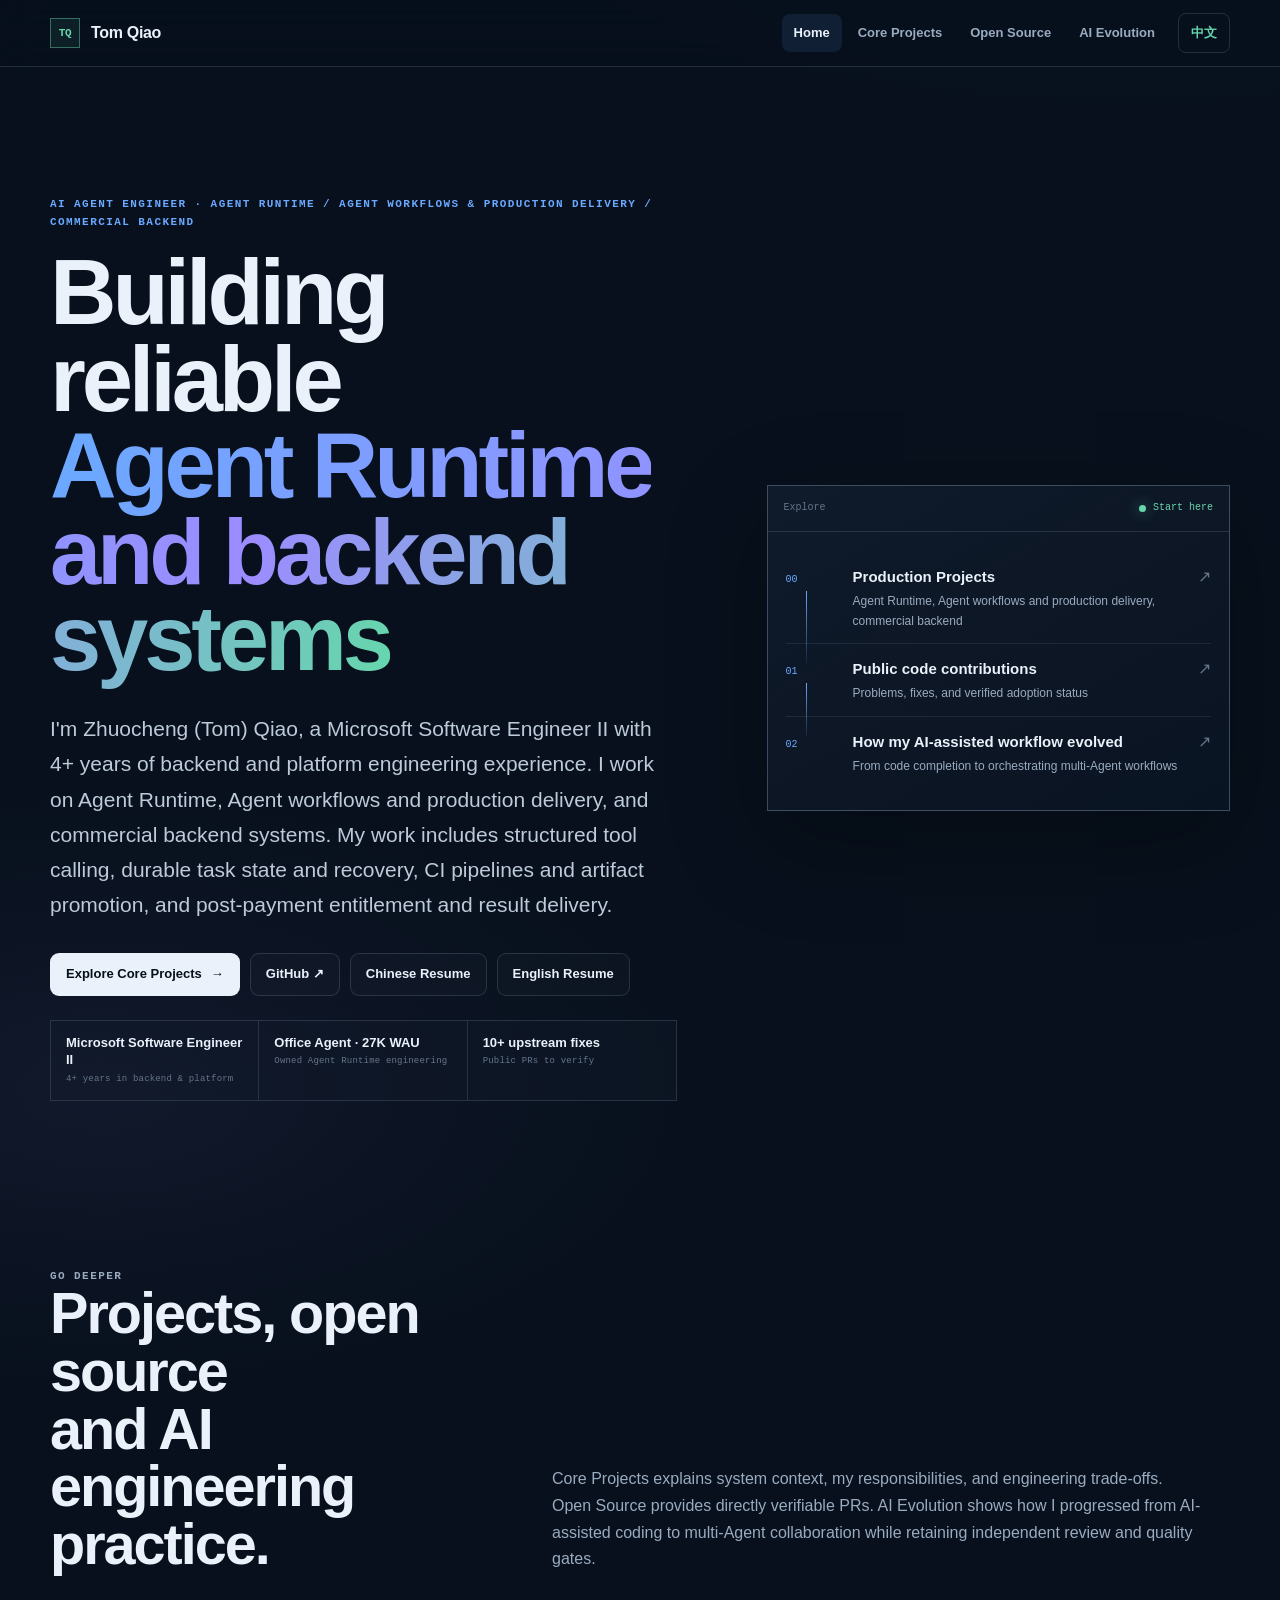
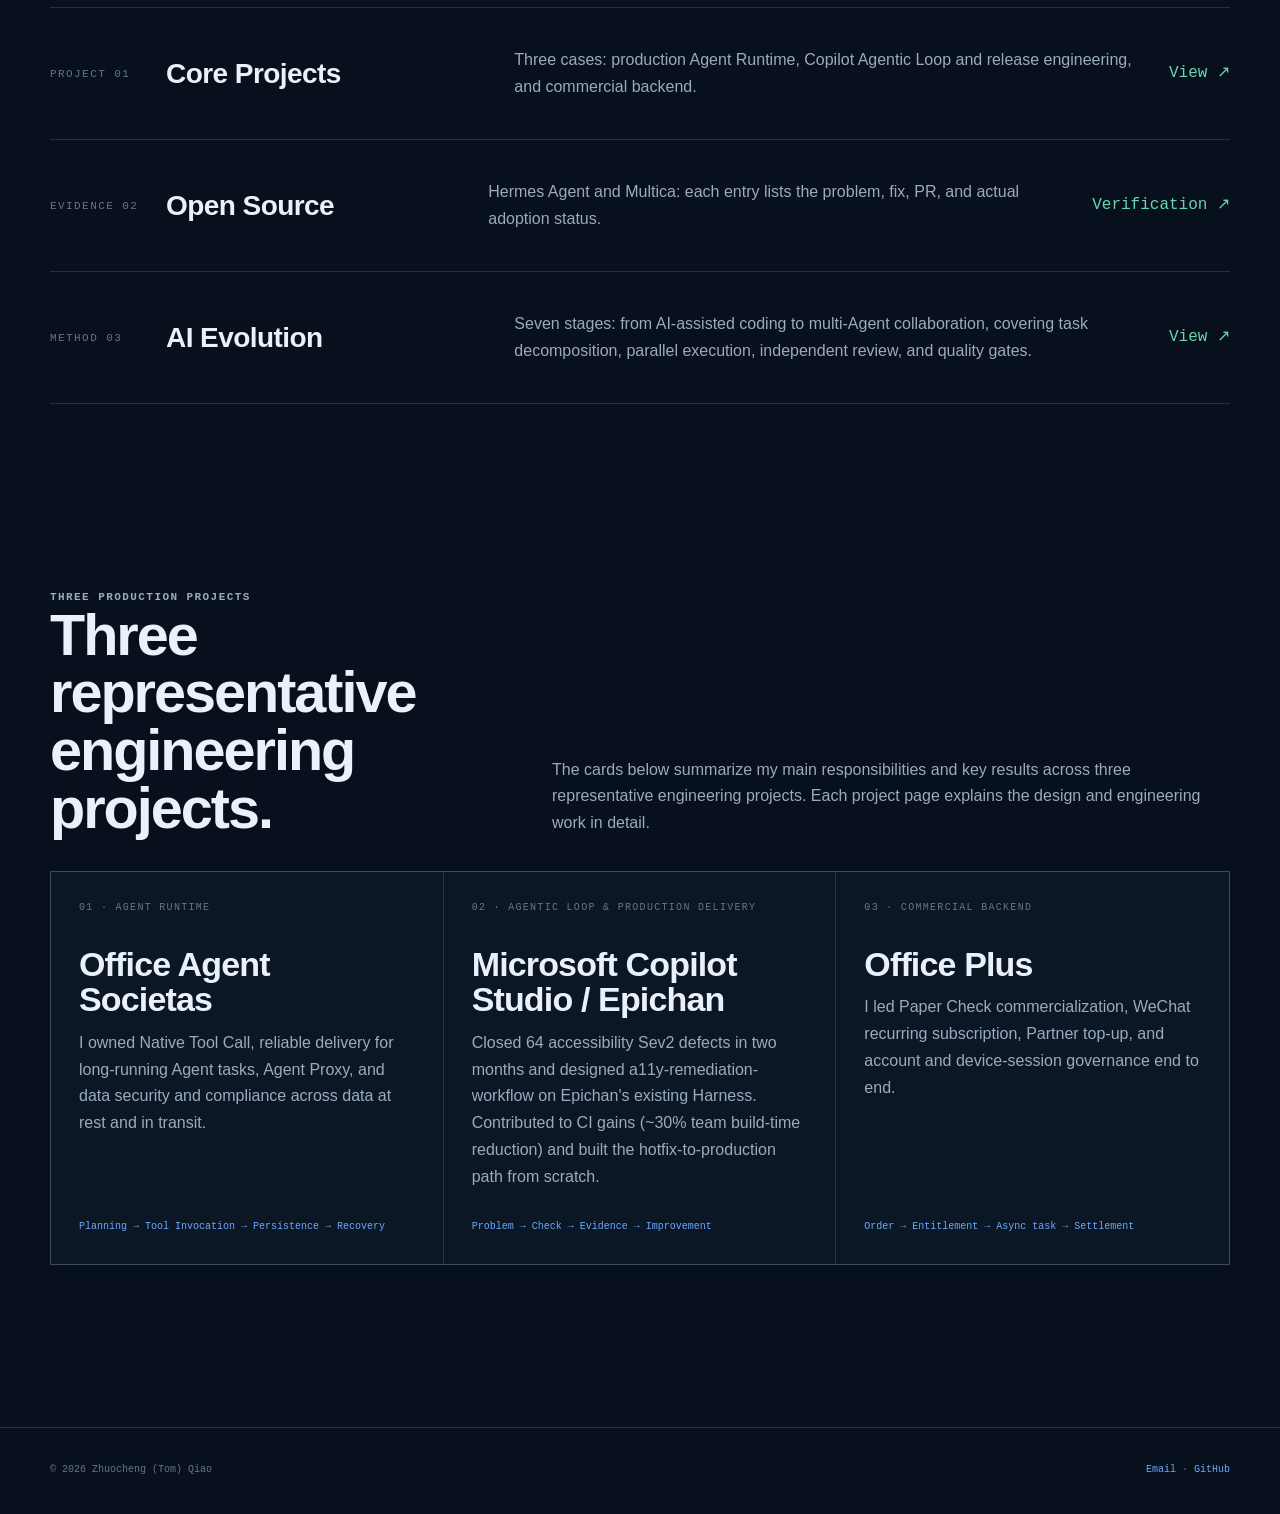
==== commit e5cc53d6: "Clarify portfolio project summaries" ====
--- a/en/index.html
+++ b/en/index.html
@@ -109,7 +109,7 @@
 <p class="eyebrow">Three Production Projects</p>
 <h2 id="systems-title">Three representative <br>engineering projects.</h2>
 </div>
-        <p>Each case separates business context, team outcomes, my scope, and the available evidence.</p>
+        <p>The cards below summarize my main responsibilities and key results across three representative engineering projects. Each project page explains the design and engineering work in detail.</p>
       </div>
       <div class="system-map">
         <a class="system-entry" href="societas.html">
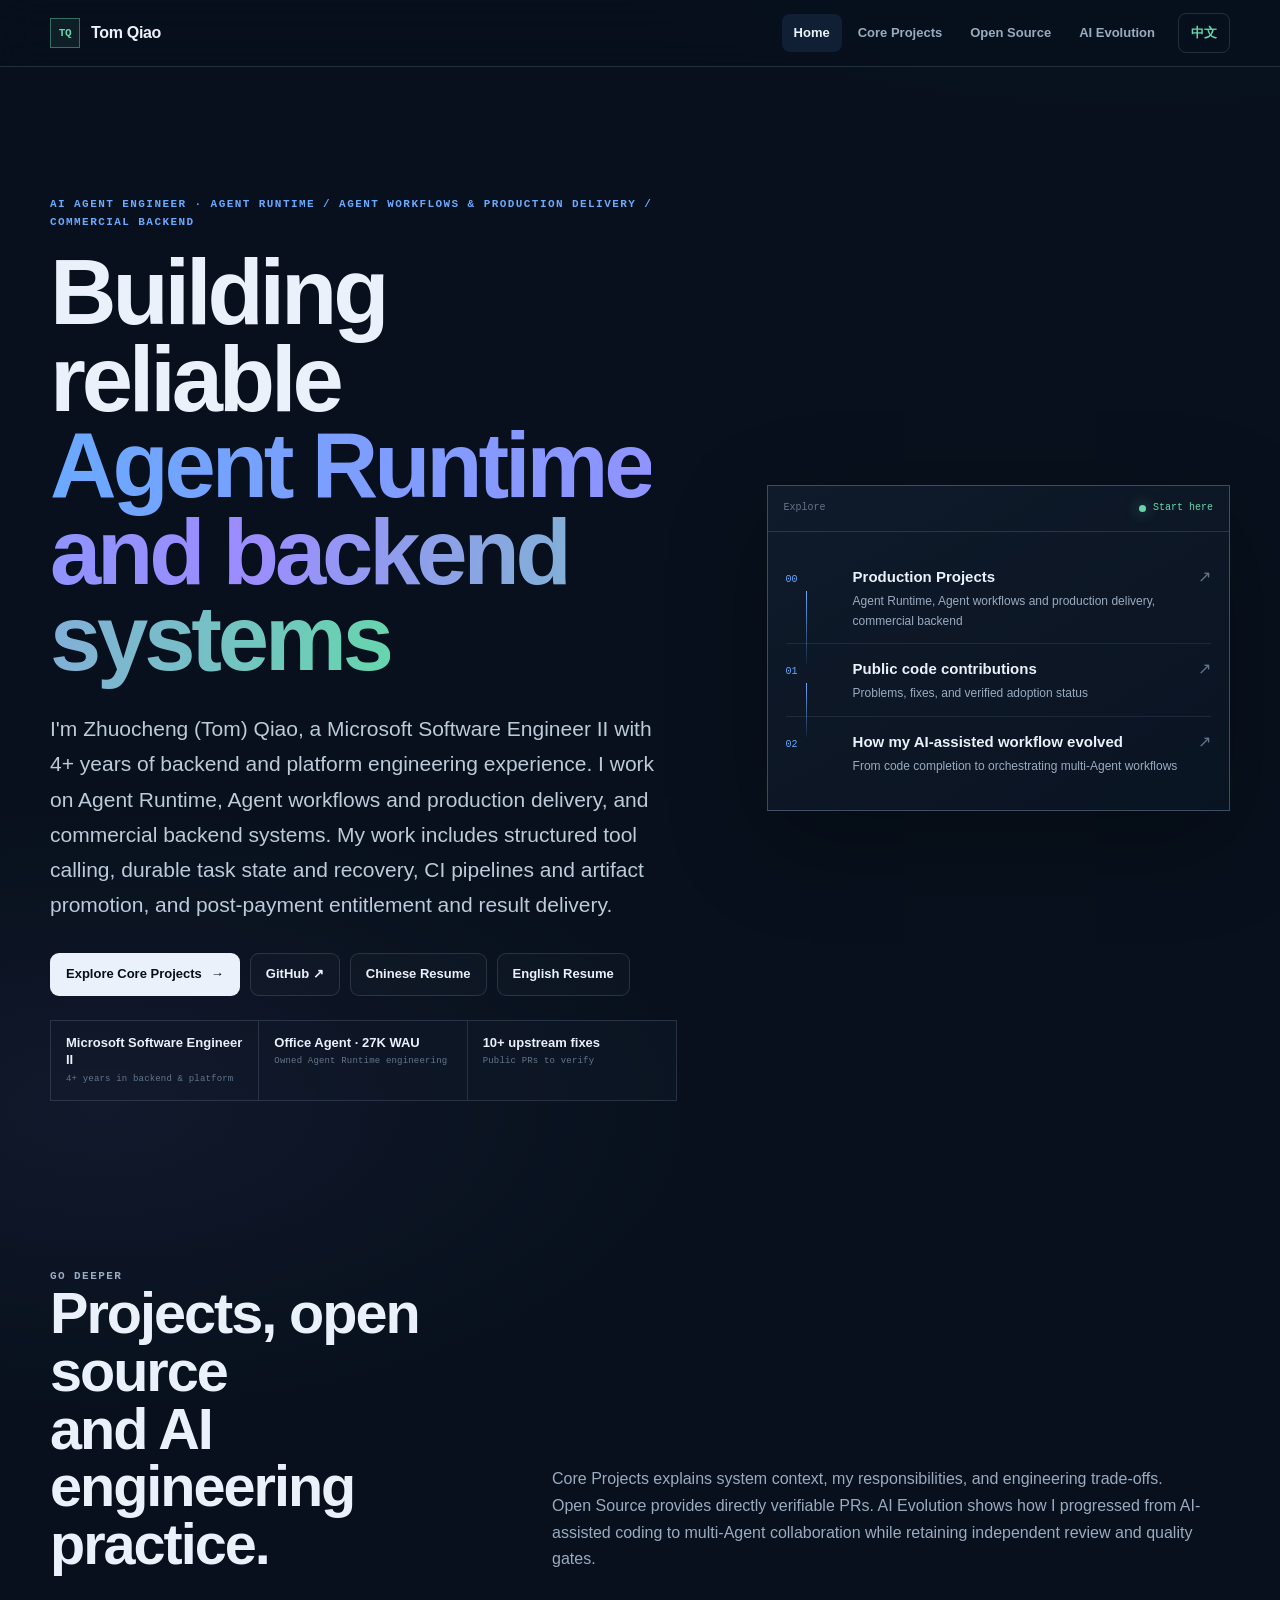
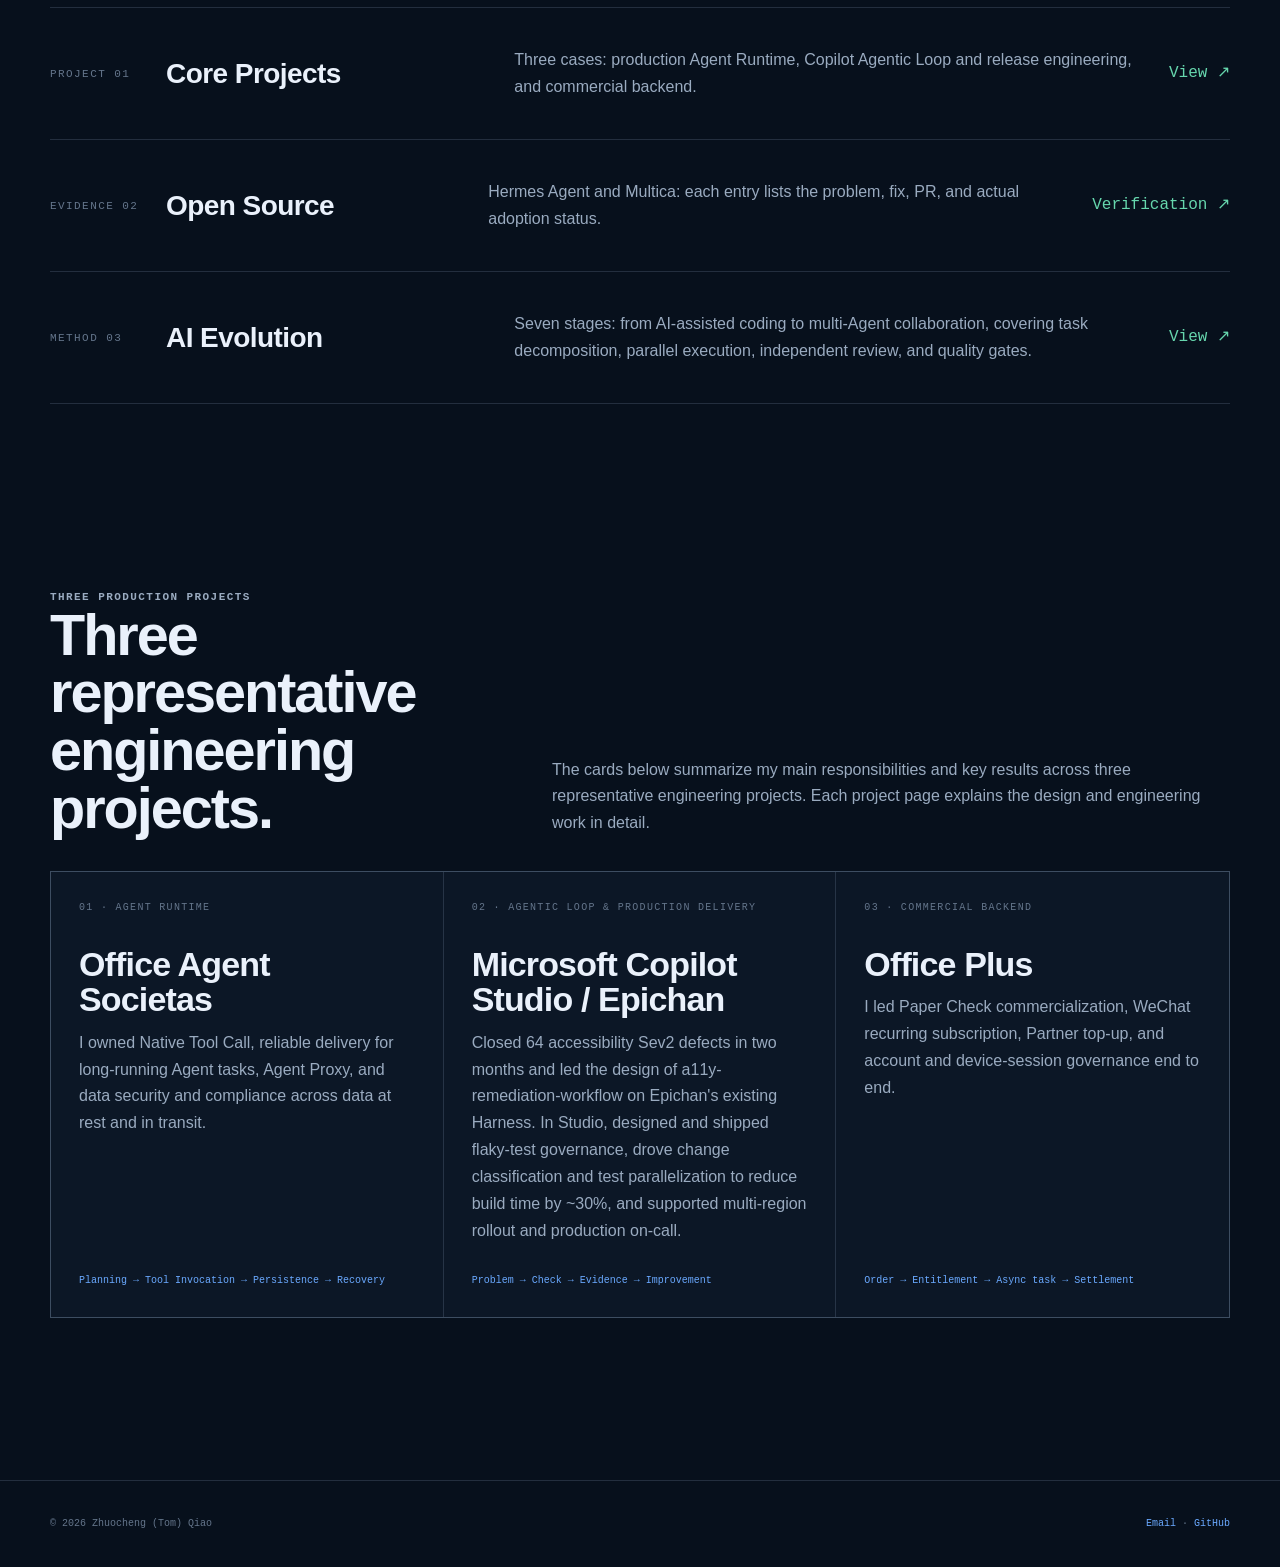
==== commit af482c35: "Align Studio and Epichan portfolio narratives" ====
--- a/en/index.html
+++ b/en/index.html
@@ -121,7 +121,7 @@
         <a class="system-entry" href="copilot-epichan.html">
           <span class="system-kicker">02 · Agentic Loop &amp; production delivery</span>
           <h3>Microsoft Copilot<br>Studio / Epichan</h3>
-          <p>Closed 64 accessibility Sev2 defects in two months and designed a11y-remediation-workflow on Epichan's existing Harness. Contributed to CI gains (~30% team build-time reduction) and built the hotfix-to-production path from scratch.</p>
+          <p>Closed 64 accessibility Sev2 defects in two months and led the design of a11y-remediation-workflow on Epichan's existing Harness. In Studio, designed and shipped flaky-test governance, drove change classification and test parallelization to reduce build time by ~30%, and supported multi-region rollout and production on-call.</p>
           <span class="system-flow">Problem → Check → Evidence → Improvement</span>
         </a>
         <a class="system-entry" href="office-plus.html">
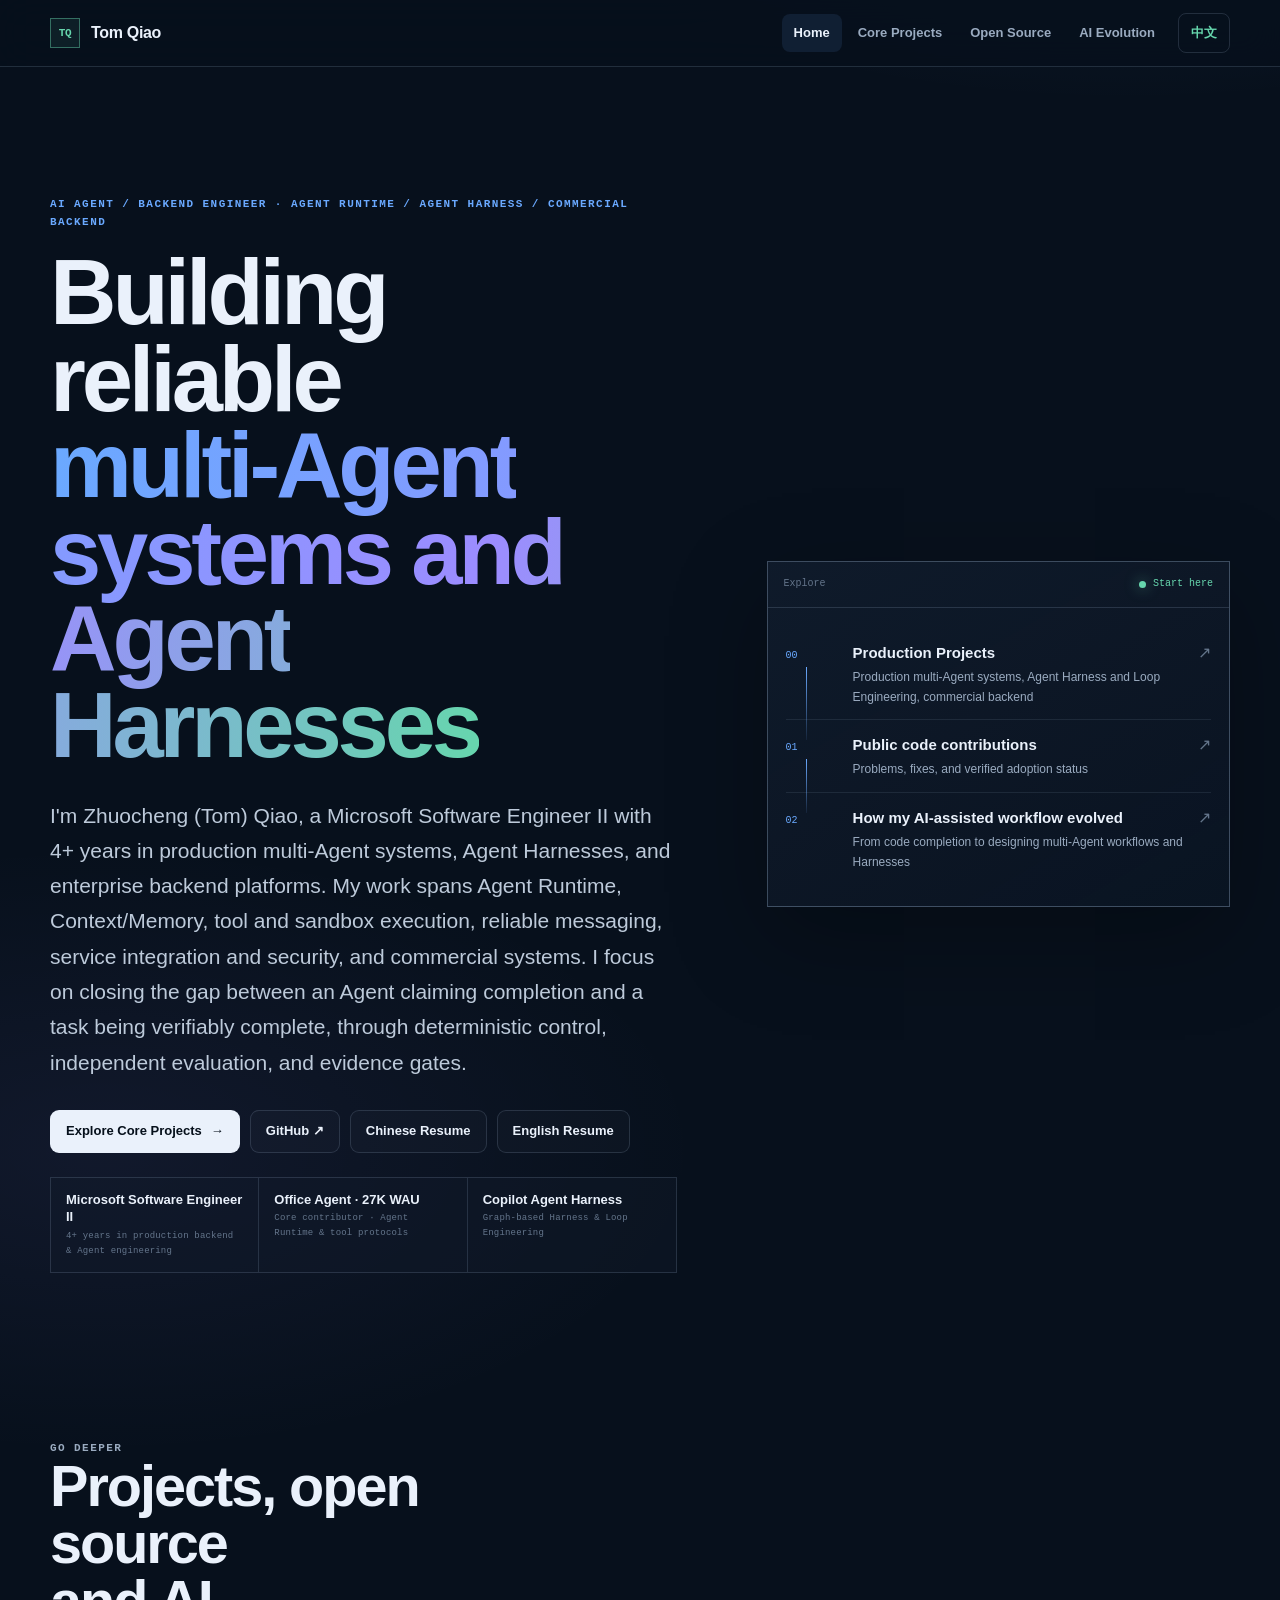
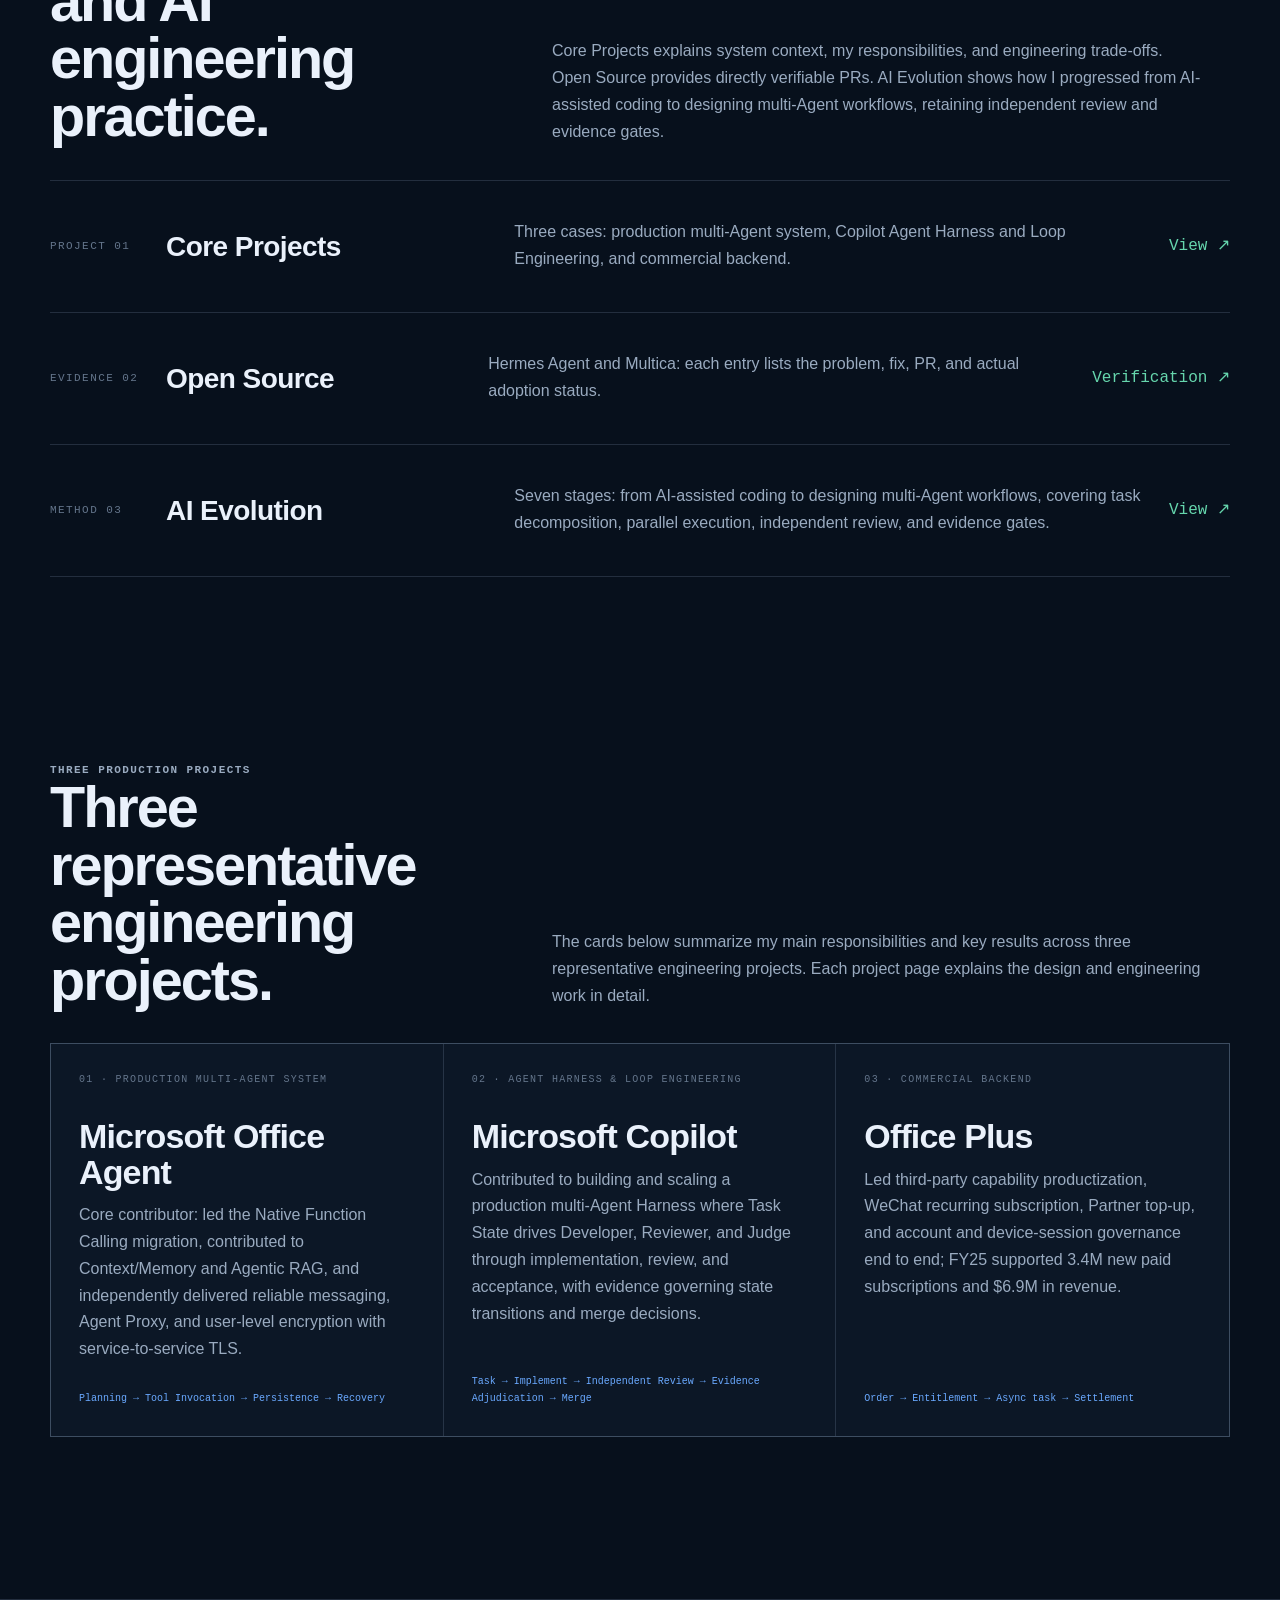
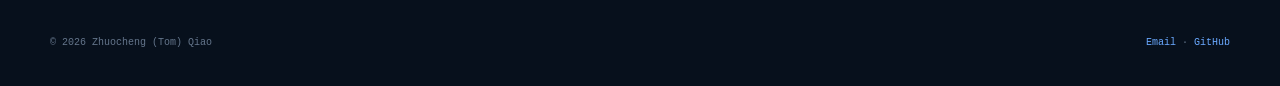
==== commit 3739de19: "Rebuild portfolio against latest resumes - Replace resume PDFs with the 2026-08-27 versions (ZH + EN" ====
--- a/en/index.html
+++ b/en/index.html
@@ -4,8 +4,8 @@
   <meta charset="utf-8">
   <meta name="viewport" content="width=device-width, initial-scale=1">
   <meta name="theme-color" content="#07101c">
-  <meta name="description" content="Zhuocheng (Tom) Qiao's engineering portfolio: Agent Runtime, Agent workflows and production delivery, commercial backends, and open source contributions.">
-  <title>Zhuocheng (Tom) Qiao — AI Agent Engineer</title>
+  <meta name="description" content="Zhuocheng (Tom) Qiao's engineering portfolio: production multi-Agent systems, Agent Harness and Loop Engineering, commercial backends, and open source contributions.">
+  <title>Zhuocheng (Tom) Qiao — AI Agent / Backend Engineer</title>
   <link rel="stylesheet" href="../assets/styles.css">
   <script src="../assets/site.js" defer></script>
 </head>
@@ -26,10 +26,9 @@
   <main class="page-shell">
     <section class="home-hero">
       <div class="home-copy">
-        <p class="eyebrow">AI Agent Engineer · Agent Runtime / Agent Workflows &amp; Production Delivery / Commercial Backend</p>
-        <h1 class="display-title">Building reliable <br><span class="signal">Agent Runtime and backend systems</span>
-</h1>
-        <p class="home-lead">I'm Zhuocheng (Tom) Qiao, a Microsoft Software Engineer II with 4+ years of backend and platform engineering experience. I work on Agent Runtime, Agent workflows and production delivery, and commercial backend systems. My work includes structured tool calling, durable task state and recovery, CI pipelines and artifact promotion, and post-payment entitlement and result delivery.</p>
+        <p class="eyebrow">AI Agent / Backend Engineer · Agent Runtime / Agent Harness / Commercial Backend</p>
+        <h1 class="display-title">Building reliable<br><span class="signal">multi-Agent systems and Agent Harnesses</span></h1>
+        <p class="home-lead">I'm Zhuocheng (Tom) Qiao, a Microsoft Software Engineer II with 4+ years in production multi-Agent systems, Agent Harnesses, and enterprise backend platforms. My work spans Agent Runtime, Context/Memory, tool and sandbox execution, reliable messaging, service integration and security, and commercial systems. I focus on closing the gap between an Agent claiming completion and a task being verifiably complete, through deterministic control, independent evaluation, and evidence gates.</p>
         <div class="hero-actions">
           <a class="button primary" href="projects.html">Explore Core Projects <span>→</span></a>
           <a class="button" href="https://github.com/tomqiaozc" target="_blank" rel="noreferrer">GitHub ↗</a>
@@ -37,26 +36,18 @@
           <a class="button" href="../downloads/Zhuocheng-Qiao-Resume-EN.pdf">English Resume</a>
         </div>
         <div class="proof-strip" aria-label="Candidate key information">
-          <div class="proof-item">
-<strong>Microsoft Software Engineer II</strong><span>4+ years in backend &amp; platform</span>
-</div>
-          <div class="proof-item">
-<strong>Office Agent · 27K WAU</strong><span>Owned Agent Runtime engineering</span>
-</div>
-          <div class="proof-item">
-<strong>10+ upstream fixes</strong><span>Public PRs to verify</span>
-</div>
+          <div class="proof-item"><strong>Microsoft Software Engineer II</strong><span>4+ years in production backend &amp; Agent engineering</span></div>
+          <div class="proof-item"><strong>Office Agent · 27K WAU</strong><span>Core contributor · Agent Runtime &amp; tool protocols</span></div>
+          <div class="proof-item"><strong>Copilot Agent Harness</strong><span>Graph-based Harness &amp; Loop Engineering</span></div>
         </div>
       </div>
 
       <aside class="trace-console" aria-label="Portfolio Reading Path">
-        <div class="trace-head">
-<span>Explore</span><span class="trace-status">Start here</span>
-</div>
+        <div class="trace-head"><span>Explore</span><span class="trace-status">Start here</span></div>
         <div class="trace-body">
           <a class="trace-step" href="projects.html">
             <span class="trace-no">00</span>
-            <span><strong>Production Projects</strong>Agent Runtime, Agent workflows and production delivery, commercial backend</span>
+            <span><strong>Production Projects</strong>Production multi-Agent systems, Agent Harness and Loop Engineering, commercial backend</span>
             <span class="trace-arrow">↗</span>
           </a>
           <a class="trace-step" href="opensource.html">
@@ -66,7 +57,7 @@
           </a>
           <a class="trace-step" href="evolution.html">
             <span class="trace-no">02</span>
-            <span><strong>How my AI-assisted workflow evolved</strong>From code completion to orchestrating multi-Agent workflows</span>
+            <span><strong>How my AI-assisted workflow evolved</strong>From code completion to designing multi-Agent workflows and Harnesses</span>
             <span class="trace-arrow">↗</span>
           </a>
         </div>
@@ -75,17 +66,14 @@
 
     <section class="home-section" aria-labelledby="evidence-title">
       <div class="section-heading">
-        <div>
-<p class="eyebrow">Go deeper</p>
-<h2 id="evidence-title">Projects, open source <br>and AI engineering practice.</h2>
-</div>
-        <p>Core Projects explains system context, my responsibilities, and engineering trade-offs. Open Source provides directly verifiable PRs. AI Evolution shows how I progressed from AI-assisted coding to multi-Agent collaboration while retaining independent review and quality gates.</p>
+        <div><p class="eyebrow">Go deeper</p><h2 id="evidence-title">Projects, open source<br>and AI engineering practice.</h2></div>
+        <p>Core Projects explains system context, my responsibilities, and engineering trade-offs. Open Source provides directly verifiable PRs. AI Evolution shows how I progressed from AI-assisted coding to designing multi-Agent workflows, retaining independent review and evidence gates.</p>
       </div>
       <div class="route-list">
         <a class="route-row" href="projects.html">
           <span class="route-index">Project 01</span>
           <h3>Core Projects</h3>
-          <p>Three cases: production Agent Runtime, Copilot Agentic Loop and release engineering, and commercial backend.</p>
+          <p>Three cases: production multi-Agent system, Copilot Agent Harness and Loop Engineering, and commercial backend.</p>
           <span class="route-go">View ↗</span>
         </a>
         <a class="route-row" href="opensource.html">
@@ -97,7 +85,7 @@
         <a class="route-row" href="evolution.html">
           <span class="route-index">Method 03</span>
           <h3>AI Evolution</h3>
-          <p>Seven stages: from AI-assisted coding to multi-Agent collaboration, covering task decomposition, parallel execution, independent review, and quality gates.</p>
+          <p>Seven stages: from AI-assisted coding to designing multi-Agent workflows, covering task decomposition, parallel execution, independent review, and evidence gates.</p>
           <span class="route-go">View ↗</span>
         </a>
       </div>
@@ -105,29 +93,26 @@
 
     <section class="home-section" aria-labelledby="systems-title">
       <div class="section-heading">
-        <div>
-<p class="eyebrow">Three Production Projects</p>
-<h2 id="systems-title">Three representative <br>engineering projects.</h2>
-</div>
+        <div><p class="eyebrow">Three Production Projects</p><h2 id="systems-title">Three representative<br>engineering projects.</h2></div>
         <p>The cards below summarize my main responsibilities and key results across three representative engineering projects. Each project page explains the design and engineering work in detail.</p>
       </div>
       <div class="system-map">
         <a class="system-entry" href="societas.html">
-          <span class="system-kicker">01 · Agent Runtime</span>
-          <h3>Office Agent<br>Societas</h3>
-          <p>I owned Native Tool Call, reliable delivery for long-running Agent tasks, Agent Proxy, and data security and compliance across data at rest and in transit.</p>
+          <span class="system-kicker">01 · Production Multi-Agent System</span>
+          <h3>Microsoft Office Agent</h3>
+          <p>Core contributor: led the Native Function Calling migration, contributed to Context/Memory and Agentic RAG, and independently delivered reliable messaging, Agent Proxy, and user-level encryption with service-to-service TLS.</p>
           <span class="system-flow">Planning → Tool Invocation → Persistence → Recovery</span>
         </a>
         <a class="system-entry" href="copilot-epichan.html">
-          <span class="system-kicker">02 · Agentic Loop &amp; production delivery</span>
-          <h3>Microsoft Copilot<br>Studio / Epichan</h3>
-          <p>Closed 64 accessibility Sev2 defects in two months and led the design of a11y-remediation-workflow on Epichan's existing Harness. In Studio, designed and shipped flaky-test governance, drove change classification and test parallelization to reduce build time by ~30%, and supported multi-region rollout and production on-call.</p>
-          <span class="system-flow">Problem → Check → Evidence → Improvement</span>
+          <span class="system-kicker">02 · Agent Harness &amp; Loop Engineering</span>
+          <h3>Microsoft Copilot</h3>
+          <p>Contributed to building and scaling a production multi-Agent Harness where Task State drives Developer, Reviewer, and Judge through implementation, review, and acceptance, with evidence governing state transitions and merge decisions.</p>
+          <span class="system-flow">Task → Implement → Independent Review → Evidence Adjudication → Merge</span>
         </a>
         <a class="system-entry" href="office-plus.html">
-          <span class="system-kicker">03 · Commercial backend</span>
+          <span class="system-kicker">03 · Commercial Backend</span>
           <h3>Office Plus</h3>
-          <p>I led Paper Check commercialization, WeChat recurring subscription, Partner top-up, and account and device-session governance end to end.</p>
+          <p>Led third-party capability productization, WeChat recurring subscription, Partner top-up, and account and device-session governance end to end; FY25 supported 3.4M new paid subscriptions and $6.9M in revenue.</p>
           <span class="system-flow">Order → Entitlement → Async task → Settlement</span>
         </a>
       </div>
@@ -135,9 +120,7 @@
   </main>
 
   <footer class="site-footer">
-    <div class="site-footer-inner">
-<span>© 2026 Zhuocheng (Tom) Qiao</span><span><a href="mailto:18017822420@163.com">Email</a> · <a href="https://github.com/tomqiaozc">GitHub</a></span>
-</div>
+    <div class="site-footer-inner"><span>© 2026 Zhuocheng (Tom) Qiao</span><span><a href="mailto:18017822420@163.com">Email</a> · <a href="https://github.com/tomqiaozc">GitHub</a></span></div>
   </footer>
 </body>
 </html>
